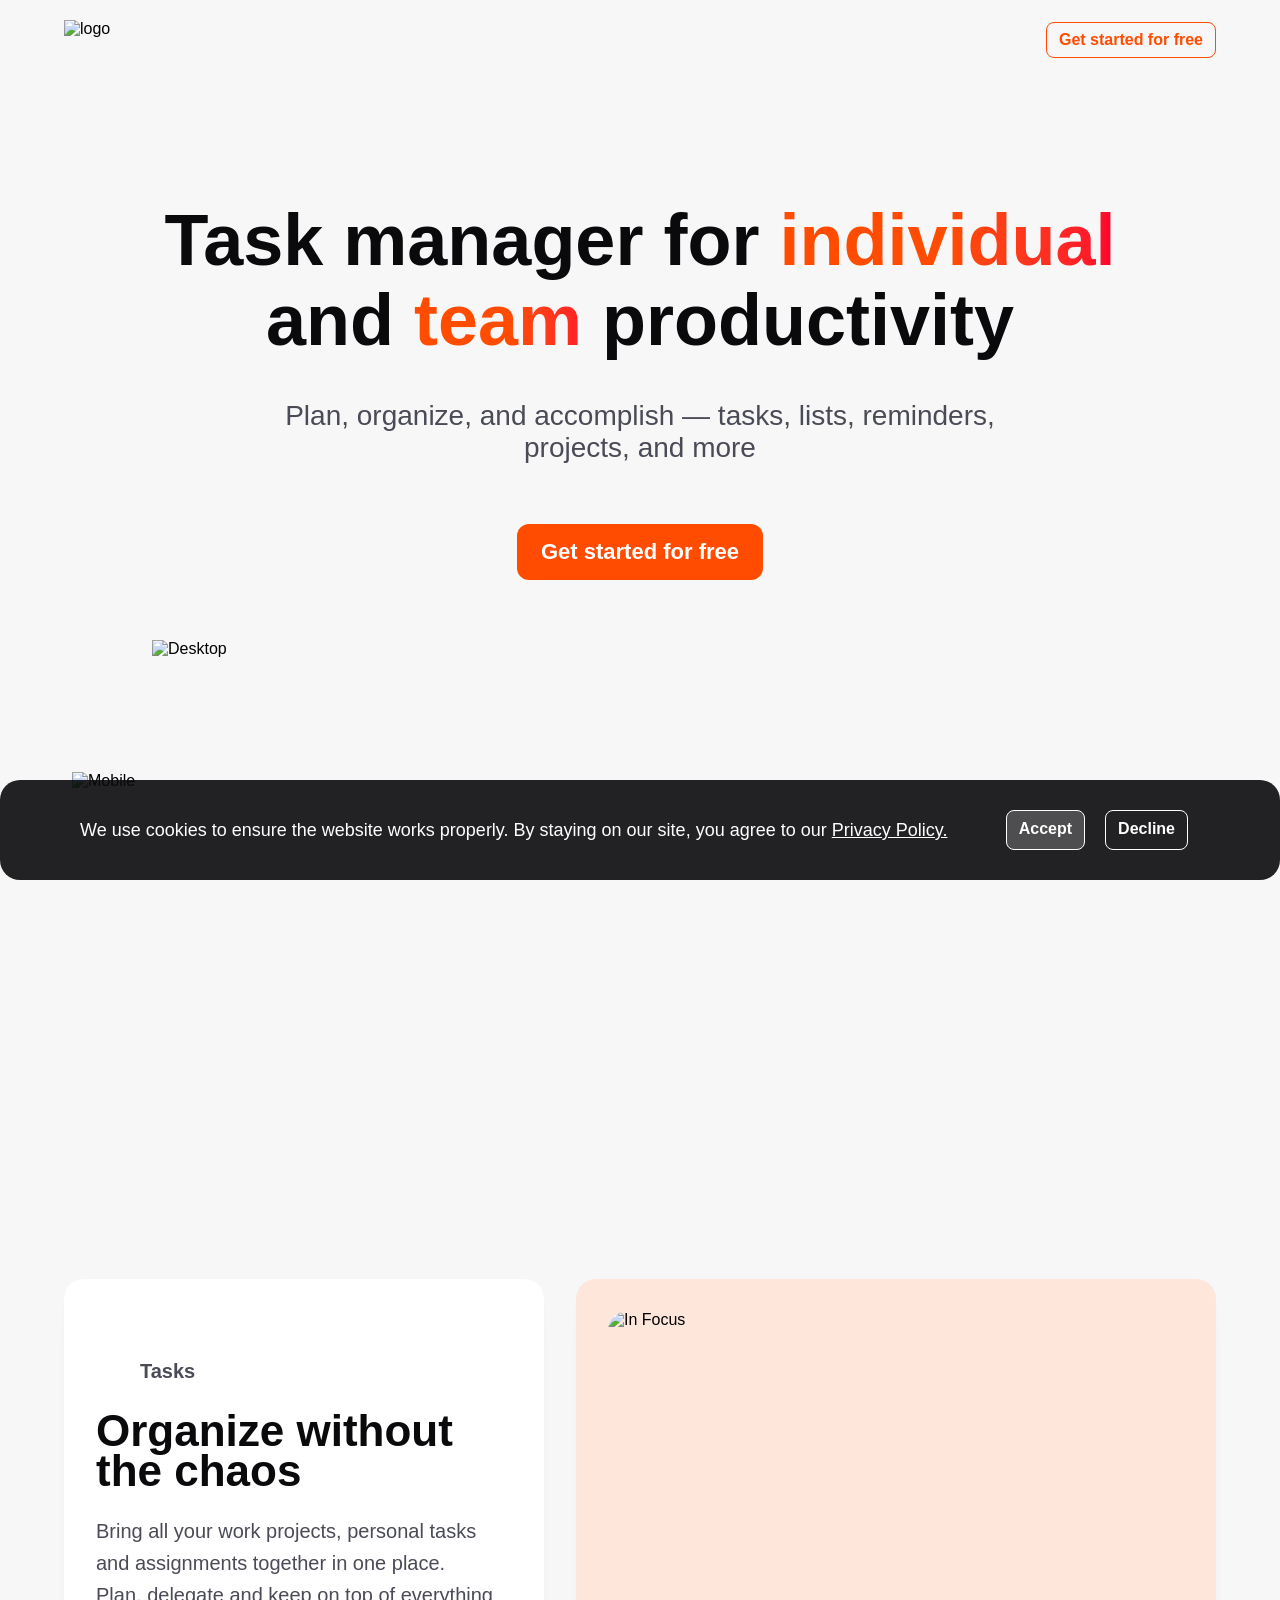
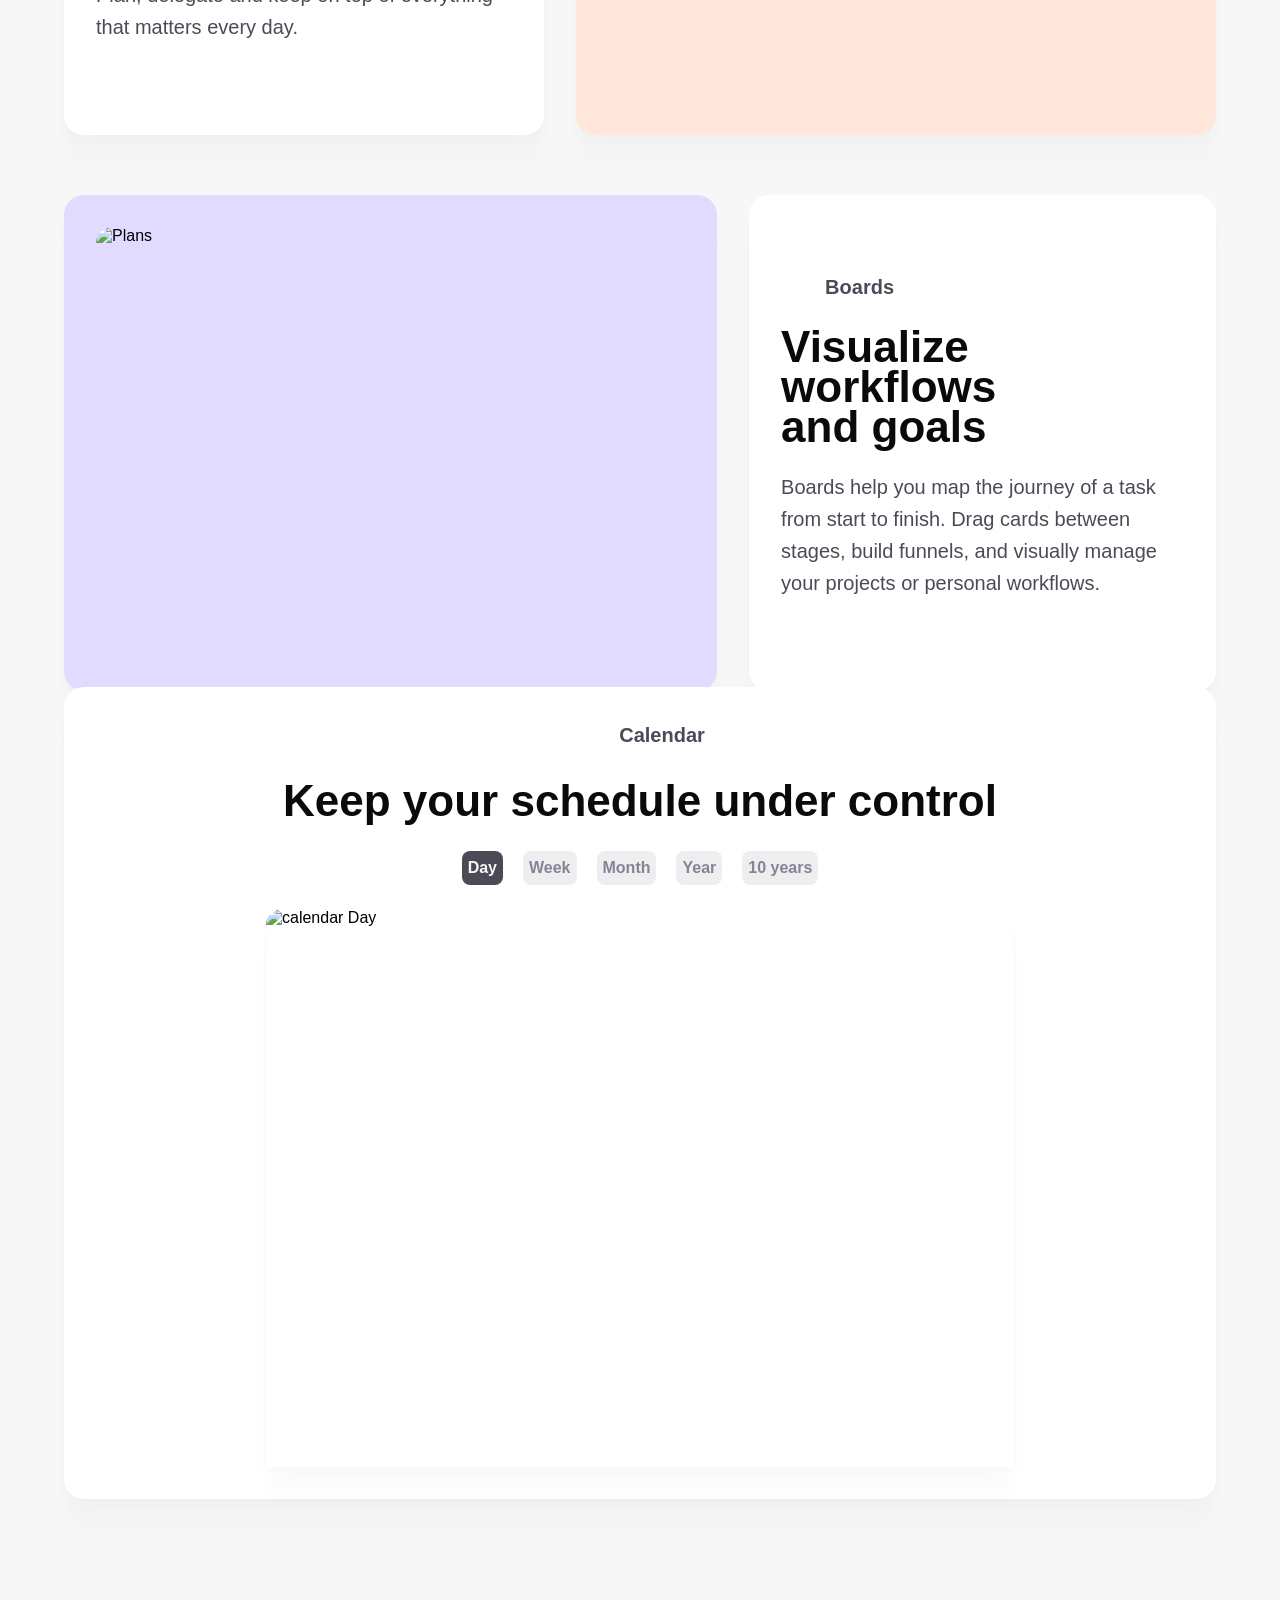
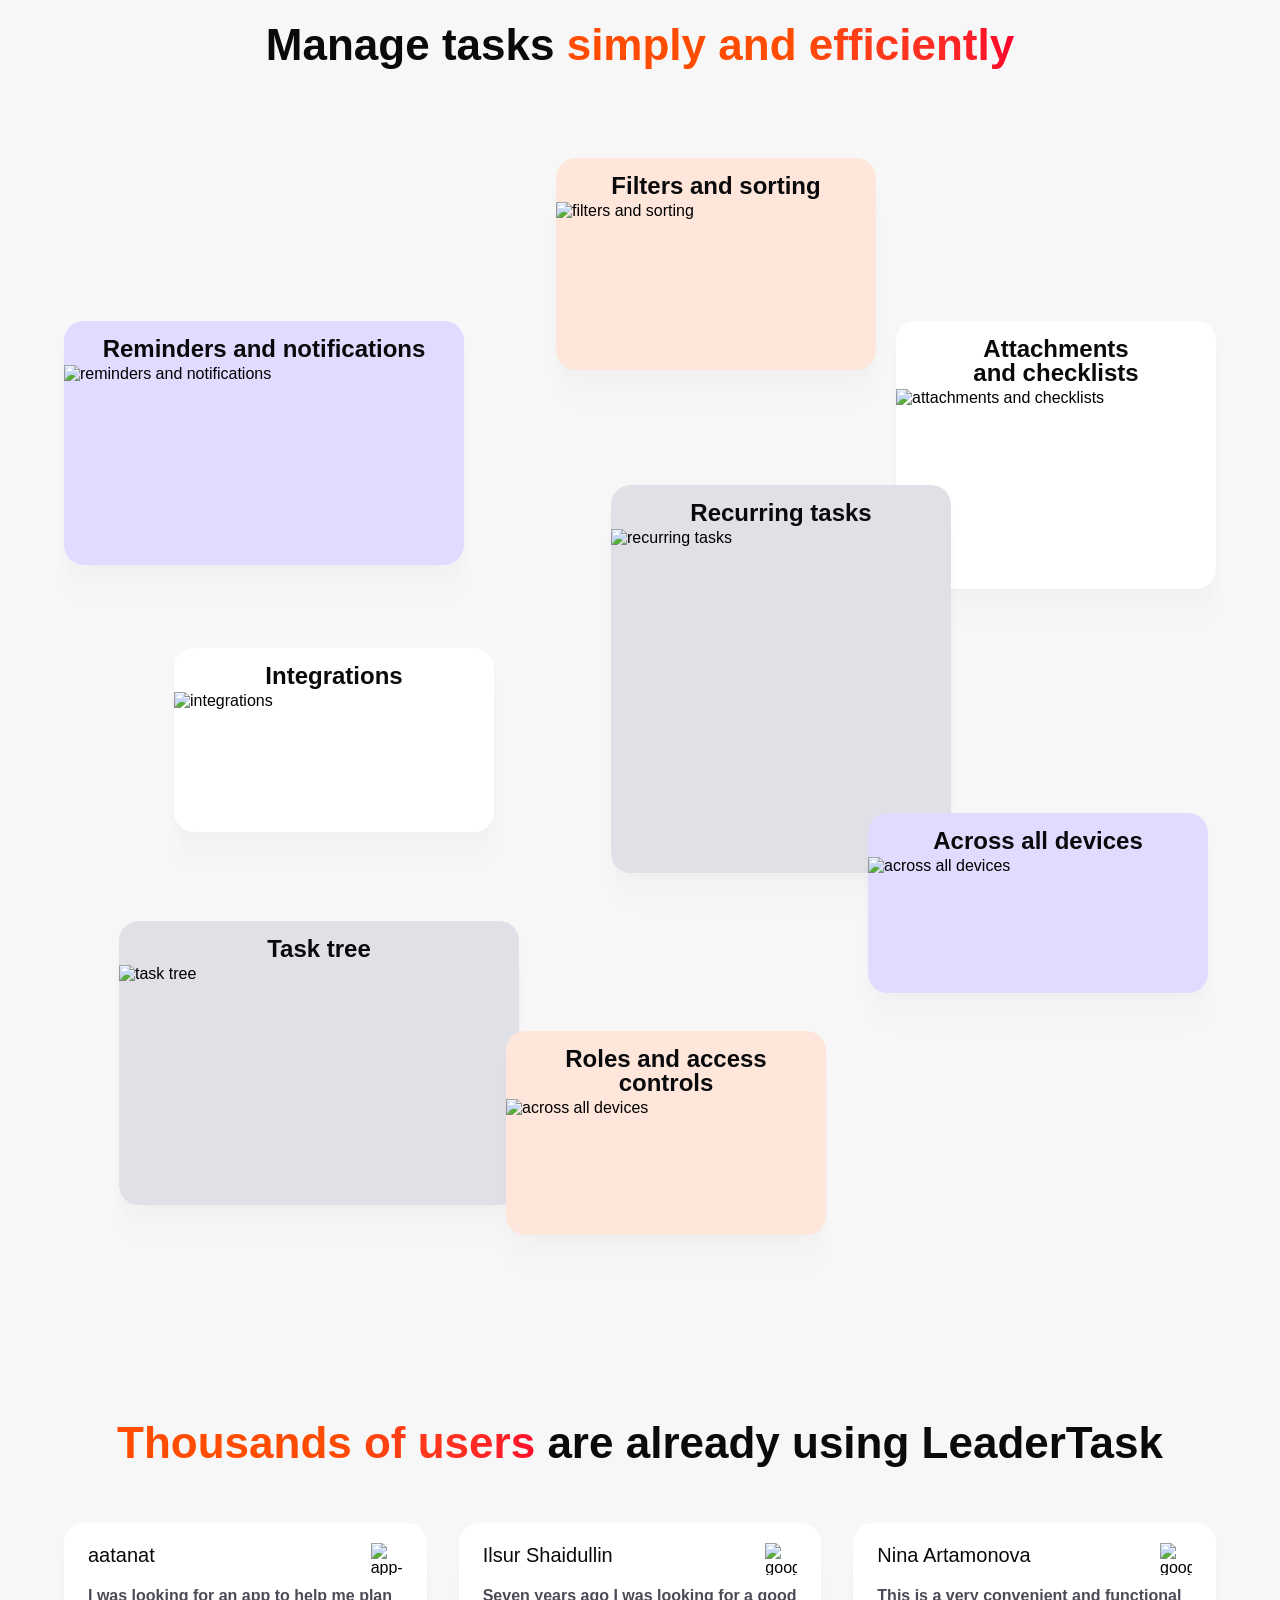
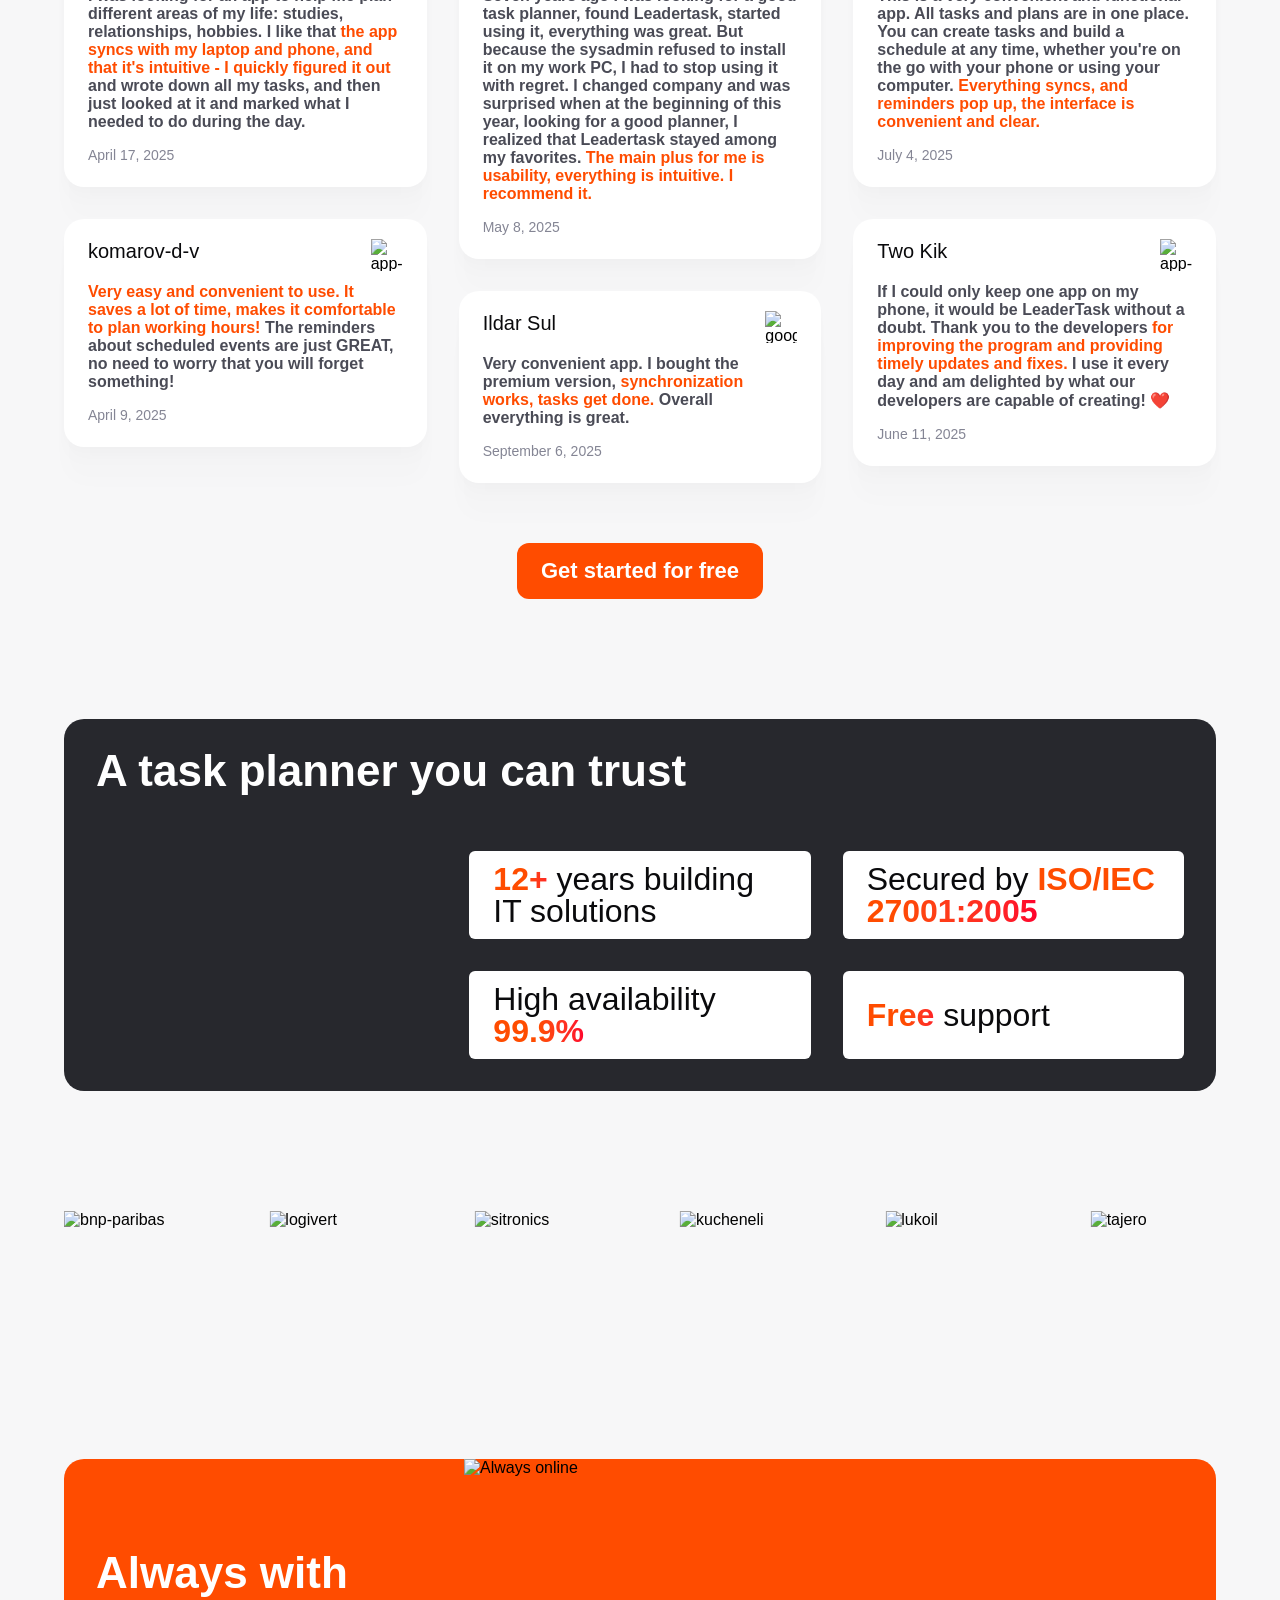
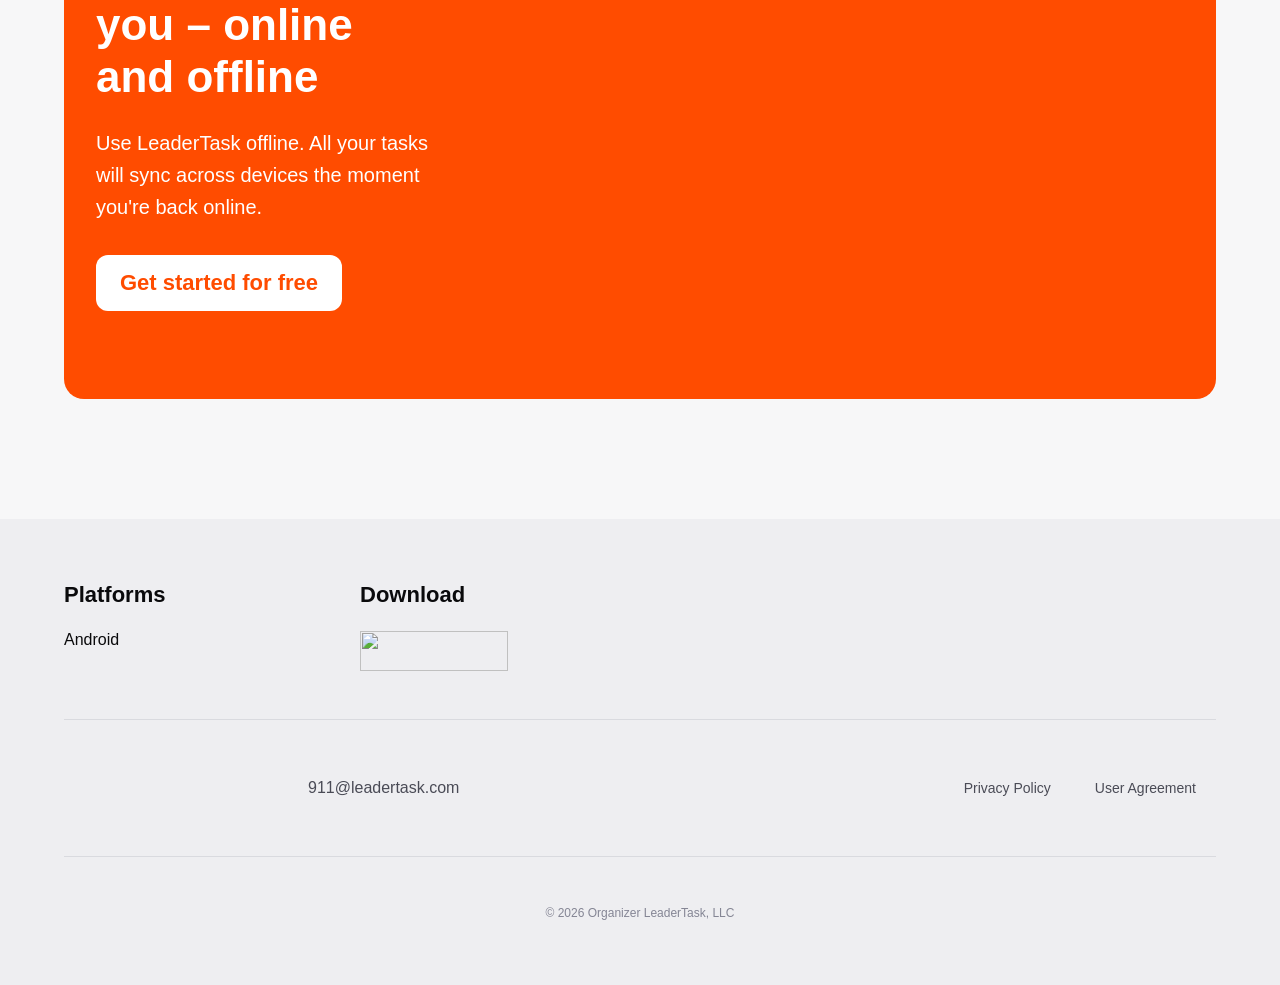
==== index.html @ 3c0c6838 "Add files via upload" ====
<!doctype html>
<html lang="ru">
  <head>
    <meta charset="UTF-8" />
    <meta
      name="description"
      content="In LeaderTask, you can create tasks, divide them into subtasks and fine-tune them to suit your needs. Delegate tasks to your team today."
    />
    <meta name="robots" content="index, follow" />
    <meta name="viewport" content="width=device-width, initial-scale=1.0" />
    <meta
      property="og:title"
      content="LeaderTask is a To-Do List and Your Task Management App"
    />
    <meta
      property="og:description"
      content="In LeaderTask, you can create tasks, divide them into subtasks and fine-tune them to suit your needs. Delegate tasks to your team today."
    />
    <meta property="og:url" content="https://www.leadertask.com/" />
    <meta property="og:site_name" content="LeaderTask" />
    <link rel="icon" type="image/svg+xml" href="/favicon.svg" />
    <link
      rel="preload"
      href="/fonts/Cygre-Regular.woff2"
      as="font"
      type="font/woff2"
      crossorigin="anonymous"
    />
    <link
      rel="preload"
      href="/fonts/Cygre-SemiBold.woff2"
      as="font"
      type="font/woff2"
      crossorigin="anonymous"
    />
    <link
      rel="preload"
      href="/fonts/Cygre-Bold.woff2"
      as="font"
      type="font/woff2"
      crossorigin="anonymous"
    />
    <link rel="canonical" href="https://www.leadertask.com/" />
    <meta name="generator" content="Astro v5.15.0" />
    <title>LeaderTask is a To-Do List and Your Task Management App</title>
    <link rel="preload" href="/accelerator-2.CysF0fUI.css" as="style" />
    <link rel="stylesheet" href="/accelerator-2.CysF0fUI.css" />
    <style>
      :root {
        --swiper-theme-color: #007aff;
      }

      :host {
        position: relative;
        display: block;
        margin-left: auto;
        margin-right: auto;
        z-index: 1;
      }

      .swiper {
        margin-left: auto;
        margin-right: auto;
        position: relative;
        overflow: hidden;
        list-style: none;
        padding: 0;
        z-index: 1;
        display: block;
      }

      .swiper-vertical > .swiper-wrapper {
        flex-direction: column;
      }

      .swiper-wrapper {
        position: relative;
        width: 100%;
        height: 100%;
        z-index: 1;
        display: flex;
        transition-property: transform;
        transition-timing-function: var(
          --swiper-wrapper-transition-timing-function,
          initial
        );
        box-sizing: content-box;
      }

      .swiper-android .swiper-slide,
      .swiper-ios .swiper-slide,
      .swiper-wrapper {
        transform: translateZ(0);
      }

      .swiper-horizontal {
        touch-action: pan-y;
      }

      .swiper-vertical {
        touch-action: pan-x;
      }

      .swiper-slide {
        flex-shrink: 0;
        width: 100%;
        height: 100%;
        position: relative;
        transition-property: transform;
        display: block;
      }

      .swiper-slide-invisible-blank {
        visibility: hidden;
      }

      .swiper-autoheight,
      .swiper-autoheight .swiper-slide {
        height: auto;
      }

      .swiper-autoheight .swiper-wrapper {
        align-items: flex-start;
        transition-property: transform, height;
      }

      .swiper-backface-hidden .swiper-slide {
        transform: translateZ(0);
        backface-visibility: hidden;
      }

      .swiper-3d.swiper-css-mode .swiper-wrapper {
        perspective: 1200px;
      }

      .swiper-3d .swiper-wrapper {
        transform-style: preserve-3d;
      }

      .swiper-3d {
        perspective: 1200px;
        .swiper-slide,
        .swiper-cube-shadow {
          transform-style: preserve-3d;
        }
      }

      .swiper-css-mode {
        > .swiper-wrapper {
          overflow: auto;
          scrollbar-width: none;
          -ms-overflow-style: none;
          &::-webkit-scrollbar {
            display: none;
          }
        }

        > .swiper-wrapper > .swiper-slide {
          scroll-snap-align: start start;
        }

        &.swiper-horizontal {
          > .swiper-wrapper {
            scroll-snap-type: x mandatory;
          }
        }

        &.swiper-vertical {
          > .swiper-wrapper {
            scroll-snap-type: y mandatory;
          }
        }

        &.swiper-free-mode {
          > .swiper-wrapper {
            scroll-snap-type: none;
          }

          > .swiper-wrapper > .swiper-slide {
            scroll-snap-align: none;
          }
        }

        &.swiper-centered {
          > .swiper-wrapper:before {
            content: "";
            flex-shrink: 0;
            order: 9999;
          }

          > .swiper-wrapper > .swiper-slide {
            scroll-snap-align: center center;
            scroll-snap-stop: always;
          }
        }

        &.swiper-centered.swiper-horizontal {
          > .swiper-wrapper > .swiper-slide:first-child {
            margin-inline-start: var(--swiper-centered-offset-before);
          }

          >.swiper-wrapper: before {
            height: 100%;
            min-height: 1px;
            width: var(--swiper-centered-offset-after);
          }
        }

        &.swiper-centered.swiper-vertical {
          > .swiper-wrapper > .swiper-slide:first-child {
            margin-block-start: var(--swiper-centered-offset-before);
          }

          >.swiper-wrapper: before {
            width: 100%;
            min-width: 1px;
            height: var(--swiper-centered-offset-after);
          }
        }
      }

      .swiper-3d {
        .swiper-slide-shadow,
        .swiper-slide-shadow-left,
        .swiper-slide-shadow-right,
        .swiper-slide-shadow-top,
        .swiper-slide-shadow-bottom {
          position: absolute;
          left: 0;
          top: 0;
          width: 100%;
          height: 100%;
          pointer-events: none;
          z-index: 10;
        }

        .swiper-slide-shadow {
          background: #00000026;
        }

        .swiper-slide-shadow-left {
          background-image: linear-gradient(to left, #00000080, #0000);
        }

        .swiper-slide-shadow-right {
          background-image: linear-gradient(to right, #00000080, #0000);
        }

        .swiper-slide-shadow-top {
          background-image: linear-gradient(to top, #00000080, #0000);
        }

        .swiper-slide-shadow-bottom {
          background-image: linear-gradient(to bottom, #00000080, #0000);
        }
      }

      .swiper-lazy-preloader {
        width: 42px;
        height: 42px;
        position: absolute;
        left: 50%;
        top: 50%;
        margin-left: -21px;
        margin-top: -21px;
        z-index: 10;
        transform-origin: 50%;
        box-sizing: border-box;
        border: 4px solid
          var(--swiper-preloader-color, var(--swiper-theme-color));
        border-radius: 50%;
        border-top-color: transparent;
      }

      .swiper:not(.swiper-watch-progress),
      .swiper-watch-progress .swiper-slide-visible {
        .swiper-lazy-preloader {
          animation: swiper-preloader-spin 1s infinite linear;
        }
      }

      .swiper-lazy-preloader-white {
        --swiper-preloader-color: #fff;
      }

      .swiper-lazy-preloader-black {
        --swiper-preloader-color: #000;
      }

      @keyframes swiper-preloader-spin {
        0% {
          transform: rotate(0);
        }

        to {
          transform: rotate(360deg);
        }
      }

      .app-button[data-astro-cid-c6ht4qe3] {
        position: relative;
        overflow: hidden;
      }

      .app-button--ripple[data-astro-cid-c6ht4qe3]:after {
        content: "";
        position: absolute;
        left: 50%;
        top: 50%;
        width: var(--ripple-size, 12rem);
        height: var(--ripple-size, 12rem);
        border-radius: 9999px;
        background-color: currentColor;
        pointer-events: none;
        mix-blend-mode: screen;
        opacity: 0;
        transform: translate(-50%, -50%) scale(1);
        transition:
          transform 0.6s ease-out,
          opacity 0.6s ease-out;
      }

      .app-button--ripple[data-astro-cid-c6ht4qe3]:active:after {
        opacity: 0.35;
        transform: translate(-50%, -50%) scale(0.2);
        transition: none;
      }

      .swiper-slide[data-astro-cid-pvxdty7h] {
        height: auto;
      }

      .calendar-tab[data-astro-cid-sea2gklt] {
        transition:
          background-color 0.6s ease-out,
          color 0.6s ease-out;
      }

      .ripple-container[data-astro-cid-sea2gklt] {
        position: absolute;
        inset: 0;
        pointer-events: none;
        overflow: hidden;
        z-index: 1;
      }

      .ripple-effect[data-astro-cid-sea2gklt] {
        position: absolute;
        pointer-events: none;
        background-color: #0a0a0c26;
        border-radius: 50%;
        transform: scale(0);
        animation: ripple 0.6s ease-out;
      }

      @keyframes ripple {
        0% {
          transform: scale(0);
          opacity: 0.1;
        }

        to {
          transform: scale(1);
          opacity: 0;
        }
      }
    </style>
  </head>
  <body class="bg-gray grid grid-rows-a1a min-h-screen font-body">
    <header
      id="header"
      class="sticky top-0 z-50 transition-all duration-200 bg-gray"
    >
      <div
        class="px-2.5 h-13 lg:h-auto relative z-10 py-2 lg:py-5 bg-gray lg:px-16 mx-auto xl:container flex justify-between items-center"
      >
        <a
          href="/"
          class="flex items-center gap-4"
          aria-label="LeaderTask - перейти на главную страницу"
        >
          <img
            src="/photo/logo-full.webp"
            alt="logo"
            loading="lazy"
            decoding="async"
            fetchpriority="auto"
            width="656"
            height="160"
            class="w-28.75 h-7 lg:w-41 lg:h-10"
          />
        </a>
        <div class="flex items-center gap-2.5 lg:gap-8">
          <a
            id="get-started-button"
            href="LeaderTask.apk"
            class="app-button transition-colors cursor-pointer duration-200 relative overflow-hidden text-accent-orange border font-semibold border-accent-orange text-[12px] lg:text-[16px] hover:bg-accent-orange-dark bg-transparent hover:text-white active:bg-accent-orange-dark active:text-white px-3 py-2 rounded-2 no-underline !text-[#FF4C00]"
            data-click-effect="false"
            data-astro-cid-c6ht4qe3="true"
            >Get started for free
          </a>
        </div>
      </div>
      <div id="mobile-menu" class="asbolute inset-0 lg:hidden">
        <div
          id="mobile-menu-content"
          class="p-6 z-6 w-full justify-items-center transition-all duration-200 absolute left-0 rounded-b-2.5 grid gap-3 bg-gray -translate-y-full top-0 opacity-0"
        >
          <a
            id="app-button-rlt8g4gd2"
            href="/features"
            class="app-button transition-colors cursor-pointer duration-200 relative overflow-hidden bg-transparent hover:bg-gray-light text-primary px-3 py-2 active:bg-gray-light px-3 py-2 rounded-2 no-underline !text-[#0A0A0C] w-max"
            data-click-effect="false"
            data-astro-cid-c6ht4qe3="true"
            >Features
          </a>
          <a
            id="app-button-n2si7z20t"
            href="/pricing"
            class="app-button transition-colors cursor-pointer duration-200 relative overflow-hidden bg-transparent hover:bg-gray-light text-primary px-3 py-2 active:bg-gray-light px-3 py-2 rounded-2 no-underline !text-[#0A0A0C] w-max"
            data-click-effect="false"
            data-astro-cid-c6ht4qe3="true"
            >Pricing
          </a>
          <a
            id="mobile-menu-get-started-button"
            href="LeaderTask.apk"
            class="app-button transition-colors cursor-pointer duration-200 relative overflow-hidden bg-accent-orange text-white hover:bg-accent-orange-dark active:bg-accent-orange-dark font-bold px-3 py-2 rounded-2 no-underline text-white! w-max px-3 py-2"
            data-click-effect="false"
            data-astro-cid-c6ht4qe3="true"
            >Get started for free
          </a>
          <div class="flex gap-5 py-3">
            <a
              href="https://apps.apple.com/ru/app/leadertask-task-to-do-list/id6504613667"
              class="w-10 h-10 rounded-3 flex items-center justify-center bg-white"
              aria-label="Скачать LeaderTask из App Store"
              target="_blank"
              rel="noopener noreferrer"
            >
              <img
                src="/photo/apple-logo.webp"
                alt="Apple"
                class="w-5 h-5"
                aria-hidden="true"
              />
            </a>
            <a
              href="https://play.google.com/store/apps/details?id=com.leadertask.app"
              class="w-10 h-10 rounded-3 flex items-center justify-center bg-white"
              aria-label="Скачать LeaderTask из Google Play"
              target="_blank"
              rel="noopener noreferrer"
            >
              <img
                src="/photo/play-logo.webp"
                alt="Google Play"
                class="w-5 h-5"
                aria-hidden="true"
              />
            </a>
            <a
              href="https://www.rustore.ru/catalog/app/com.leadertask.app"
              class="w-10 h-10 rounded-3 flex items-center justify-center bg-white"
              aria-label="Скачать LeaderTask из Rustore"
              target="_blank"
              rel="noopener noreferrer"
            >
              <img
                src="/photo/rustore-logo.webp"
                alt="Rustore"
                class="w-5 h-5"
                aria-hidden="true"
              />
            </a>
          </div>
        </div>
        <div
          id="mobile-menu-overlay"
          class="absolute inset-0 h-dvh w-full transition-all duration-200 bg-dark-alpha-40 z-5 opacity-0 pointer-events-none"
        ></div>
      </div>
    </header>
    <main>
      <div class="px-2.5 lg:px-16 xl:container w-full mx-auto">
        <section>
          <div
            class="section-top-indent flex flex-col items-center gap-10 lg:gap-15"
          >
            <div class="flex flex-col items-center gap-5 lg:gap-10 text-center">
              <h1
                class="text-[32px] leading-9 lg:text-[72px] lg:leading-20 max-w-230 font-bold text-primary"
              >
                Task manager for
                <span
                  class="text-transparent bg-clip-text bg-linear-to-r from-accent-orange via-accent-orange to-accent-red"
                  >individual
                </span>
                <br class="hidden lg:block" />
                and
                <span
                  class="text-transparent bg-clip-text bg-linear-to-r from-accent-orange via-accent-orange to-accent-red"
                  >team
                </span>
                productivity
              </h1>
              <p
                class="text-[16px] leading-6 lg:text-[28px] lg:leading-8 text-secondary max-w-200"
              >
                Plan, organize, and accomplish — tasks, lists, reminders,
                <br class="hidden lg:block" />projects, and more
              </p>
            </div>
            <a
              id="get-started-button"
              href="LeaderTask.apk "
              class="app-button transition-colors cursor-pointer duration-200 relative overflow-hidden app-button--ripple bg-accent-orange text-white hover:bg-accent-orange-dark active:bg-accent-orange-dark font-bold px-3 py-2 lg:px-6 lg:py-4 text-sm lg:text-[22px] leading-6 rounded-3 font-bold no-underline text-white! w-max"
              data-click-effect="true"
              data-astro-cid-c6ht4qe3="true"
              >Get started for free
            </a>
            <div class="relative w-full hidden lg:block max-w-244">
              <img
                src="/photo/desktop.webp"
                alt="Desktop"
                fetchpriority="high"
                loading="eager"
                decoding="async"
                width="976"
                height="639"
                class="w-full h-full object-cover"
              />
              <img
                src="/photo/mobile.webp"
                alt="Mobile"
                fetchpriority="high"
                loading="eager"
                decoding="async"
                width="244"
                height="505"
                class="absolute top-33 -left-20 w-full h-full max-w-58.5 max-h-126.25 object-cover"
              />
            </div>
            <img
              src="/photo/hero_mobile_img.webp"
              alt="hero img"
              fetchpriority="high"
              loading="eager"
              sizes="100vw"
              decoding="async"
              width="625"
              height="833"
              class="w-full lg:hidden"
            />
          </div>
        </section>
        <section class="flex flex-col gap-6 lg:gap-15">
          <div
            class="grid pt-4 px-4 lg:p-0 lg:grid-cols-a1 gap-3 lg:gap-8 bg-white rounded-5 lg:bg-transparent lg:rounded-none shadow-card lg:shadow-none"
          >
            <div
              class="lg:px-8 lg:max-w-120 lg:pt-19 lg:pb-23 flex flex-col gap-6 bg-white rounded-5 lg:shadow-card"
            >
              <div class="flex gap-3 items-center">
                <svg class="w-5 h-5 lg:w-8 lg:h-8">
                  <use href="/photo/all-icons.svg#icon-checklist"></use>
                </svg>
                <p
                  class="text-[14px] lg:text-[20px] lg:leading-6 font-bold text-secondary"
                >
                  Tasks
                </p>
              </div>
              <h3
                class="text-[24px] lg:text-[44px] lg:leading-10 font-bold text-primary"
              >
                Organize without the chaos
              </h3>
              <p
                class="text-[16px] leading-6 lg:text-[20px] lg:leading-8 text-secondary max-w-100"
              >
                Bring all your work projects, personal tasks and assignments
                together in one place. Plan, delegate and keep on top of
                everything that matters every day.
              </p>
            </div>
            <div
              class="bg-orange-light hidden lg:block overflow-hidden shadow-card rounded-5 pr-0.5 pb-0.5 pt-8 pl-8"
            >
              <img
                src="/photo/in-focus.webp"
                alt="In Focus"
                loading="lazy"
                decoding="async"
                fetchpriority="auto"
                width="3136"
                height="1792"
                class="w-full max-h-112 rounded-tl-5 rounded-br-5 h-full object-cover object-top"
              />
            </div>
            <img
              src="/photo/organize_task.webp"
              alt="organize task"
              loading="lazy"
              sizes="100vw"
              decoding="async"
              fetchpriority="auto"
              width="977"
              height="705"
              class="w-full lg:hidden"
            />
          </div>
          <div
            class="grid pt-4 px-4 lg:p-0 lg:grid-cols-1a gap-3 lg:gap-8 bg-white rounded-5 lg:bg-transparent lg:rounded-none shadow-card lg:shadow-none"
          >
            <div
              class="bg-purple-light hidden lg:block shadow-card rounded-5 p-8"
            >
              <img
                src="/photo/plans.webp"
                alt="Plans"
                loading="lazy"
                decoding="async"
                fetchpriority="auto"
                width="2707"
                height="1691"
                class="w-full max-h-117.5 rounded-4 h-full object-cover object-top"
              />
            </div>
            <div
              class="lg:px-8 lg:max-w-116 lg:pt-19 lg:pb-23 flex flex-col gap-6 bg-white rounded-5 lg:shadow-card"
            >
              <div class="flex gap-3 items-center">
                <svg class="w-5 h-5 lg:w-8 lg:h-8">
                  <use href="/photo/all-icons.svg#icon-trello"></use>
                </svg>
                <p
                  class="text-[14px] lg:text-[20px] lg:leading-6 font-bold text-secondary"
                >
                  Boards
                </p>
              </div>
              <h3
                class="text-[24px] lg:text-[44px] lg:leading-10 font-bold text-primary"
              >
                Visualize <br class="hidden lg:block" />
                workflows <br class="hidden lg:block" />and goals
              </h3>
              <p
                class="text-[16px] leading-6 lg:text-[20px] lg:leading-8 text-secondary"
              >
                Boards help you map the journey of a task from start to finish.
                Drag cards between stages, build funnels, and visually manage
                your projects or personal workflows.
              </p>
            </div>
            <img
              src="/photo/organize_trello.webp"
              alt="organize trello"
              loading="lazy"
              sizes="100vw"
              decoding="async"
              fetchpriority="auto"
              width="600"
              height="432"
              class="w-full lg:hidden"
            />
          </div>
          <section
            class="flex flex-col gap-3 lg:gap-6 lg:items-center bg-white shadow-card rounded-5 pt-4 px-4 lg:p-8"
            id="calendar-section"
            data-show-title="true"
            data-astro-cid-sea2gklt
          >
            <div
              id="calendar-title"
              class="flex gap-3 items-center"
              data-astro-cid-sea2gklt
            >
              <svg class="w-5 h-5 lg:w-8 lg:h-8" data-astro-cid-sea2gklt>
                <use
                  href="/photo/all-icons.svg#icon-calendar"
                  data-astro-cid-sea2gklt
                ></use>
              </svg>
              <span
                class="text-[14px] lg:text-[20px] leading-0 font-bold text-secondary"
                data-astro-cid-sea2gklt
                >Calendar</span
              >
            </div>
            <h3
              class="text-[24px] lg:text-[44px] leading-7 lg:leading-13 font-bold text-primary"
              data-astro-cid-sea2gklt
            >
              Keep your schedule under control
            </h3>
            <ul
              class="flex overflow-x-auto max-w-[260px] min-[331px]:max-w-none justify-center lg:justify-start px-0 pt-2 pb-3 lg:p-0 gap-2 lg:gap-5 flex-nowrap"
              id="calendar-tabs"
              data-astro-cid-sea2gklt
            >
              <li
                data-tab-value="day"
                data-tab-index="0"
                class="px-1.5 py-1 lg:px-3 lg:py-2 font-semibold xl:font-bold text-[14px] lg:text-[16px] rounded-2 cursor-pointer relative overflow-hidden calendar-tab whitespace-nowrap flex-shrink-0 bg-secondary text-gray min-[331px]:ml-0 ml-5"
                data-astro-cid-sea2gklt
              >
                Day
                <div class="ripple-container" data-astro-cid-sea2gklt></div>
              </li>
              <li
                data-tab-value="week"
                data-tab-index="1"
                class="px-1.5 py-1 lg:px-3 lg:py-2 font-semibold xl:font-bold text-[14px] lg:text-[16px] rounded-2 cursor-pointer relative overflow-hidden calendar-tab whitespace-nowrap flex-shrink-0 bg-light text-tertiary hover:bg-gray-light"
                data-astro-cid-sea2gklt
              >
                Week
                <div class="ripple-container" data-astro-cid-sea2gklt></div>
              </li>
              <li
                data-tab-value="month"
                data-tab-index="2"
                class="px-1.5 py-1 lg:px-3 lg:py-2 font-semibold xl:font-bold text-[14px] lg:text-[16px] rounded-2 cursor-pointer relative overflow-hidden calendar-tab whitespace-nowrap flex-shrink-0 bg-light text-tertiary hover:bg-gray-light"
                data-astro-cid-sea2gklt
              >
                Month
                <div class="ripple-container" data-astro-cid-sea2gklt></div>
              </li>
              <li
                data-tab-value="year"
                data-tab-index="3"
                class="px-1.5 py-1 lg:px-3 lg:py-2 font-semibold xl:font-bold text-[14px] lg:text-[16px] rounded-2 cursor-pointer relative overflow-hidden calendar-tab whitespace-nowrap flex-shrink-0 bg-light text-tertiary hover:bg-gray-light"
                data-astro-cid-sea2gklt
              >
                Year
                <div class="ripple-container" data-astro-cid-sea2gklt></div>
              </li>
              <li
                data-tab-value="ten years"
                data-tab-index="4"
                class="px-1.5 py-1 lg:px-3 lg:py-2 font-semibold xl:font-bold text-[14px] lg:text-[16px] rounded-2 cursor-pointer relative overflow-hidden calendar-tab whitespace-nowrap flex-shrink-0 bg-light text-tertiary hover:bg-gray-light"
                data-astro-cid-sea2gklt
              >
                10 years
                <div class="ripple-container" data-astro-cid-sea2gklt></div>
              </li>
            </ul>
            <div
              class="relative w-full h-75 lg:h-139.5 shadow-card lg:w-187"
              id="calendar-images"
              data-astro-cid-sea2gklt
            >
              <img
                src="/photo/day.webp"
                alt="calendar Day"
                data-tab-value="day"
                data-astro-cid-sea2gklt="true"
                loading="lazy"
                decoding="async"
                fetchpriority="auto"
                width="784"
                height="558"
                class="absolute inset-0 hidden lg:block rounded-4 w-full h-full object-cover transition-opacity duration-300 calendar-image opacity-100"
              />
              <img
                src="/photo/day_mobile.webp"
                alt="calendar Day"
                data-tab-value="day"
                loading="lazy"
                sizes="(max-width: 1024px) 100vw, 0px"
                data-astro-cid-sea2gklt="true"
                decoding="async"
                fetchpriority="auto"
                width="595"
                height="589"
                class="absolute inset-0 block lg:hidden rounded-4 w-full h-full object-cover transition-opacity duration-300 calendar-image opacity-100"
              />
              <img
                src="/photo/week.webp"
                alt="calendar Week"
                data-tab-value="week"
                data-astro-cid-sea2gklt="true"
                loading="lazy"
                decoding="async"
                fetchpriority="auto"
                width="784"
                height="558"
                class="absolute inset-0 hidden lg:block rounded-4 w-full h-full object-cover transition-opacity duration-300 calendar-image opacity-0"
              />
              <img
                src="/photo/week_mobile.webp"
                alt="calendar Week"
                data-tab-value="week"
                loading="lazy"
                sizes="(max-width: 1024px) 100vw, 0px"
                data-astro-cid-sea2gklt="true"
                decoding="async"
                fetchpriority="auto"
                width="595"
                height="589"
                class="absolute inset-0 block lg:hidden rounded-4 w-full h-full object-cover transition-opacity duration-300 calendar-image opacity-0"
              />
              <img
                src="/photo/month.webp"
                alt="calendar Month"
                data-tab-value="month"
                data-astro-cid-sea2gklt="true"
                loading="lazy"
                decoding="async"
                fetchpriority="auto"
                width="784"
                height="558"
                class="absolute inset-0 hidden lg:block rounded-4 w-full h-full object-cover transition-opacity duration-300 calendar-image opacity-0"
              />
              <img
                src="/photo/month_mobile.webp"
                alt="calendar Month"
                data-tab-value="month"
                loading="lazy"
                sizes="(max-width: 1024px) 100vw, 0px"
                data-astro-cid-sea2gklt="true"
                decoding="async"
                fetchpriority="auto"
                width="595"
                height="589"
                class="absolute inset-0 block lg:hidden rounded-4 w-full h-full object-cover transition-opacity duration-300 calendar-image opacity-0"
              />
              <img
                src="/photo/year.webp"
                alt="calendar Year"
                data-tab-value="year"
                data-astro-cid-sea2gklt="true"
                loading="lazy"
                decoding="async"
                fetchpriority="auto"
                width="784"
                height="558"
                class="absolute inset-0 hidden lg:block rounded-4 w-full h-full object-cover transition-opacity duration-300 calendar-image opacity-0"
              />
              <img
                src="/photo/year_mobile.webp"
                alt="calendar Year"
                data-tab-value="year"
                loading="lazy"
                sizes="(max-width: 1024px) 100vw, 0px"
                data-astro-cid-sea2gklt="true"
                decoding="async"
                fetchpriority="auto"
                width="595"
                height="589"
                class="absolute inset-0 block lg:hidden rounded-4 w-full h-full object-cover transition-opacity duration-300 calendar-image opacity-0"
              />
              <img
                src="/photo/ten_years.webp"
                alt="calendar 10 years"
                data-tab-value="ten years"
                data-astro-cid-sea2gklt="true"
                loading="lazy"
                decoding="async"
                fetchpriority="auto"
                width="784"
                height="558"
                class="absolute inset-0 hidden lg:block rounded-4 w-full h-full object-cover transition-opacity duration-300 calendar-image opacity-0"
              />
              <img
                src="/photo/ten_years_mobile.webp"
                alt="calendar 10 years"
                data-tab-value="ten years"
                loading="lazy"
                sizes="(max-width: 1024px) 100vw, 0px"
                data-astro-cid-sea2gklt="true"
                decoding="async"
                fetchpriority="auto"
                width="595"
                height="589"
                class="absolute inset-0 block lg:hidden rounded-4 w-full h-full object-cover transition-opacity duration-300 calendar-image opacity-0"
              />
            </div>
          </section>
        </section>
        <section
          class="flex flex-col gap-6 lg:gap-8 items-center section-top-indent"
        >
          <h3
            class="text-[24px] lg:text-[44px] leading-7 lg:leading-13 text-center font-bold text-primary"
          >
            Manage tasks
            <br class="lg:hidden" />
            <span
              class="text-transparent bg-clip-text bg-linear-to-r from-accent-orange via-accent-orange to-accent-red"
              >simply and efficiently
            </span>
          </h3>
          <div class="relative flex flex-col gap-4 lg:block lg:h-300 w-full">
            <div
              class="lg:absolute lg:top-13.75 lg:left-123 overflow-hidden bg-orange-light shadow-card rounded-5"
            >
              <div class="pt-4 text-center px-4 pb-1">
                <p
                  class="text-[18px] lg:text-[24px] leading-6 font-bold text-primary"
                >
                  Filters and sorting
                </p>
              </div>
              <div class="w-full lg:h-42 lg:w-80 overflow-hidden">
                <img
                  src="/photo/filters-and-sorting.webp"
                  alt="filters and sorting"
                  loading="lazy"
                  sizes="(max-width: 1024px) 100vw, 320px"
                  decoding="async"
                  fetchpriority="auto"
                  width="320"
                  height="168"
                  class="w-full h-full object-cover"
                />
              </div>
            </div>
            <div
              class="bg-purple-light shadow-card rounded-5 lg:absolute lg:top-54.5 lg:left-0"
            >
              <div class="pt-4 text-center px-4 pb-1">
                <p
                  class="text-[18px] lg:text-[24px] leading-6 font-bold text-primary"
                >
                  Reminders and notifications
                </p>
              </div>
              <div class="w-full lg:w-100 lg:h-50">
                <img
                  src="/photo/reminders.webp"
                  alt="reminders and notifications"
                  loading="lazy"
                  sizes="(max-width: 1024px) 100vw, 400px"
                  decoding="async"
                  fetchpriority="auto"
                  width="400"
                  height="200"
                  class="w-full h-full object-cover"
                />
              </div>
            </div>
            <div
              class="bg-white shadow-card rounded-5 lg:absolute lg:top-54.5 lg:right-0"
            >
              <div class="pt-4 text-center px-4 pb-1">
                <p
                  class="text-[18px] lg:text-[24px] leading-6 font-bold text-primary"
                >
                  Attachments
                  <br class="hidden lg:block" />and checklists
                </p>
              </div>
              <div class="w-full lg:w-80 lg:h-50">
                <img
                  src="/photo/attachments.webp"
                  alt="attachments and checklists"
                  loading="lazy"
                  sizes="(max-width: 1024px) 100vw, 320px"
                  decoding="async"
                  fetchpriority="auto"
                  width="320"
                  height="226"
                  class="w-full h-full object-cover"
                />
              </div>
            </div>
            <div
              class="bg-white shadow-card rounded-5 lg:absolute lg:top-136.25 lg:left-27.5"
            >
              <div class="pt-4 text-center px-4 pb-1">
                <p
                  class="text-[18px] lg:text-[24px] leading-6 font-bold text-primary"
                >
                  Integrations
                </p>
              </div>
              <div class="w-full lg:h-35 lg:w-80 overflow-hidden">
                <img
                  src="/photo/integrations.webp"
                  alt="integrations"
                  loading="lazy"
                  sizes="(max-width: 1024px) 100vw, 320px"
                  decoding="async"
                  fetchpriority="auto"
                  width="320"
                  height="140"
                  class="w-full h-full object-cover"
                />
              </div>
            </div>
            <div
              class="bg-gray-light shadow-card rounded-5 lg:absolute lg:top-95.5 lg:left-136.75"
            >
              <div class="pt-4 text-center px-4 pb-1">
                <p
                  class="text-[18px] lg:text-[24px] leading-6 font-bold text-primary"
                >
                  Recurring tasks
                </p>
              </div>
              <div class="w-full lg:h-86 lg:w-85 overflow-hidden">
                <img
                  src="/photo/recurring.webp"
                  alt="recurring tasks"
                  loading="lazy"
                  sizes="(max-width: 1024px) 100vw, 340px"
                  decoding="async"
                  fetchpriority="auto"
                  width="340"
                  height="344"
                  class="w-full h-full object-cover"
                />
              </div>
            </div>
            <div
              class="bg-gray-light shadow-card rounded-5 lg:absolute lg:top-204.5 lg:left-13.75"
            >
              <div class="pt-4 text-center px-4 pb-1">
                <p
                  class="text-[18px] lg:text-[24px] leading-6 font-bold text-primary"
                >
                  Task tree
                </p>
              </div>
              <div class="w-full lg:h-60 lg:w-100 overflow-hidden">
                <img
                  src="/photo/task-tree.webp"
                  alt="task tree"
                  loading="lazy"
                  decoding="async"
                  fetchpriority="auto"
                  width="400"
                  height="240"
                  class="w-full h-full object-cover"
                />
              </div>
            </div>
            <div
              class="bg-purple-light shadow-card rounded-5 lg:absolute lg:top-177.5 lg:right-2"
            >
              <div class="pt-4 text-center px-4 pb-1">
                <p
                  class="text-[18px] lg:text-[24px] leading-6 font-bold text-primary"
                >
                  Across all devices
                </p>
              </div>
              <div class="w-full lg:h-34 lg:w-85 overflow-hidden">
                <img
                  src="/photo/across.webp"
                  alt="across all devices"
                  loading="lazy"
                  decoding="async"
                  fetchpriority="auto"
                  width="319"
                  height="136"
                  class="w-full h-full object-cover"
                />
              </div>
            </div>
            <div
              class="bg-orange-light shadow-card rounded-5 lg:absolute lg:top-232 lg:right-97.5"
            >
              <div class="pt-4 text-center px-4 pb-1">
                <p
                  class="text-[18px] lg:text-[24px] leading-6 font-bold text-primary"
                >
                  Roles and access
                  <br class="hidden lg:block" />controls
                </p>
              </div>
              <div class="w-full lg:h-34 lg:w-80 overflow-hidden">
                <img
                  src="/photo/roles.webp"
                  alt="across all devices"
                  loading="lazy"
                  decoding="async"
                  fetchpriority="auto"
                  width="320"
                  height="136"
                  class="w-full h-full object-cover"
                />
              </div>
            </div>
          </div>
        </section>
        <section class="section-top-indent grid lg:gap-15">
          <h3
            class="text-[24px] leading-7 lg:text-[44px] pb-10 lg:pb-0 lg:leading-10 font-bold text-center text-primary"
          >
            <span
              class="text-transparent bg-clip-text bg-linear-to-r from-accent-orange via-accent-orange to-accent-red"
              >Thousands of users
            </span>
            are <br class="lg:hidden" />already using LeaderTask
          </h3>
          <div class="grid-cols-3 hidden lg:grid gap-8">
            <div class="flex w-full flex-col gap-8">
              <div
                class="py-5 px-6 bg-white shadow-card rounded-5 flex flex-col gap-3"
              >
                <div class="flex justify-between">
                  <span class="text-[20px] leading-6 font-medium text-primary"
                    >aatanat</span
                  >
                  <img
                    src="/photo/app-store_logo.webp"
                    alt="app-store logo"
                    loading="lazy"
                    decoding="async"
                    fetchpriority="auto"
                    width="32"
                    height="32"
                    class="w-8 h-8"
                  />
                </div>
                <p class="text-secondary font-semibold">
                  I was looking for an app to help me plan different areas of my
                  life: studies, relationships, hobbies. I like that
                  <span class="text-accent-orange"
                    >the app syncs with my laptop and phone, and that it's
                    intuitive - I quickly figured it out</span
                  >
                  and wrote down all my tasks, and then just looked at it and
                  marked what I needed to do during the day.
                </p>
                <span class="text-tertiary text-[14px] leading-6"
                  >April 17, 2025</span
                >
              </div>
              <div
                class="py-5 px-6 bg-white shadow-card rounded-5 flex flex-col gap-3"
              >
                <div class="flex justify-between">
                  <span class="text-[20px] leading-6 font-medium text-primary"
                    >komarov-d-v</span
                  >
                  <img
                    src="/photo/app-store_logo.webp"
                    alt="app-store logo"
                    loading="lazy"
                    decoding="async"
                    fetchpriority="auto"
                    width="32"
                    height="32"
                    class="w-8 h-8"
                  />
                </div>
                <p class="text-secondary font-semibold">
                  <span class="text-accent-orange"
                    >Very easy and convenient to use. It saves a lot of time,
                    makes it comfortable to plan working hours!</span
                  >
                  The reminders about scheduled events are just GREAT, no need
                  to worry that you will forget something!
                </p>
                <span class="text-tertiary text-[14px] leading-6"
                  >April 9, 2025</span
                >
              </div>
            </div>
            <div class="flex w-full flex-col gap-8">
              <div
                class="py-5 px-6 bg-white shadow-card rounded-5 flex flex-col gap-3"
              >
                <div class="flex justify-between">
                  <span class="text-[20px] leading-6 font-medium text-primary"
                    >Ilsur Shaidullin</span
                  >
                  <img
                    src="/photo/google-play_logo.webp"
                    alt="google-play logo"
                    loading="lazy"
                    decoding="async"
                    fetchpriority="auto"
                    width="32"
                    height="32"
                    class="w-8 h-8"
                  />
                </div>
                <p class="text-secondary font-semibold">
                  Seven years ago I was looking for a good task planner, found
                  Leadertask, started using it, everything was great. But
                  because the sysadmin refused to install it on my work PC, I
                  had to stop using it with regret. I changed company and was
                  surprised when at the beginning of this year, looking for a
                  good planner, I realized that Leadertask stayed among my
                  favorites.
                  <span class="text-accent-orange"
                    >The main plus for me is usability, everything is intuitive.
                    I recommend it.</span
                  >
                </p>
                <span class="text-tertiary text-[14px] leading-6"
                  >May 8, 2025</span
                >
              </div>
              <div
                class="py-5 px-6 bg-white shadow-card rounded-5 flex flex-col gap-3"
              >
                <div class="flex justify-between">
                  <span class="text-[20px] leading-6 font-medium text-primary"
                    >Ildar Sul</span
                  >
                  <img
                    src="/photo/google-play_logo.webp"
                    alt="google-play logo"
                    loading="lazy"
                    decoding="async"
                    fetchpriority="auto"
                    width="32"
                    height="32"
                    class="w-8 h-8"
                  />
                </div>
                <p class="text-secondary font-semibold">
                  Very convenient app. I bought the premium version,
                  <span class="text-accent-orange"
                    >synchronization works, tasks get done.</span
                  >
                  Overall everything is great.
                </p>
                <span class="text-tertiary text-[14px] leading-6"
                  >September 6, 2025</span
                >
              </div>
            </div>
            <div class="flex w-full flex-col gap-8">
              <div
                class="py-5 px-6 bg-white shadow-card rounded-5 flex flex-col gap-3"
              >
                <div class="flex justify-between">
                  <span class="text-[20px] leading-6 font-medium text-primary"
                    >Nina Artamonova</span
                  >
                  <img
                    src="/photo/google-play_logo.webp"
                    alt="google-play logo"
                    loading="lazy"
                    decoding="async"
                    fetchpriority="auto"
                    width="32"
                    height="32"
                    class="w-8 h-8"
                  />
                </div>
                <p class="text-secondary font-semibold">
                  This is a very convenient and functional app. All tasks and
                  plans are in one place. You can create tasks and build a
                  schedule at any time, whether you're on the go with your phone
                  or using your computer.
                  <span class="text-accent-orange"
                    >Everything syncs, and reminders pop up, the interface is
                    convenient and clear.</span
                  >
                </p>
                <span class="text-tertiary text-[14px] leading-6"
                  >July 4, 2025</span
                >
              </div>
              <div
                class="py-5 px-6 bg-white shadow-card rounded-5 flex flex-col gap-3"
              >
                <div class="flex justify-between">
                  <span class="text-[20px] leading-6 font-medium text-primary"
                    >Two Kik</span
                  >
                  <img
                    src="/photo/app-store_logo.webp"
                    alt="app-store logo"
                    loading="lazy"
                    decoding="async"
                    fetchpriority="auto"
                    width="32"
                    height="32"
                    class="w-8 h-8"
                  />
                </div>
                <p class="text-secondary font-semibold">
                  If I could only keep one app on my phone, it would be
                  LeaderTask without a doubt. Thank you to the developers
                  <span class="text-accent-orange"
                    >for improving the program and providing timely updates and
                    fixes.</span
                  >
                  I use it every day and am delighted by what our developers are
                  capable of creating! ❤️
                </p>
                <span class="text-tertiary text-[14px] leading-6"
                  >June 11, 2025</span
                >
              </div>
            </div>
          </div>
          <div
            class="swiper-container overflow-hidden w-full lg:hidden pb-10"
            data-astro-cid-pvxdty7h
          >
            <div class="swiper-wrapper" data-astro-cid-pvxdty7h>
              <div
                class="swiper-slide px-5 grid grid-rows-a1a w-full py-4 bg-white shadow-card rounded-5 gap-3"
                data-astro-cid-pvxdty7h
              >
                <div
                  class="flex justify-between items-center"
                  data-astro-cid-pvxdty7h
                >
                  <span
                    class="text-[20px] leading-6 font-medium text-primary"
                    data-astro-cid-pvxdty7h
                    >aatanat</span
                  >
                  <img
                    src="/photo/app-store_logo.webp"
                    alt="app-store logo"
                    data-astro-cid-pvxdty7h="true"
                    loading="lazy"
                    decoding="async"
                    fetchpriority="auto"
                    width="32"
                    height="32"
                    class="w-8 h-8"
                  />
                </div>
                <p class="text-secondary font-semibold" data-astro-cid-pvxdty7h>
                  I was looking for an app to help me plan different areas of my
                  life: studies, relationships, hobbies. I like that
                  <span class="text-accent-orange"
                    >the app syncs with my laptop and phone, and that it's
                    intuitive - I quickly figured it out</span
                  >
                  and wrote down all my tasks, and then just looked at it and
                  marked what I needed to do during the day.
                </p>
                <span
                  class="text-tertiary text-[14px] leading-6"
                  data-astro-cid-pvxdty7h
                  >April 17, 2025</span
                >
              </div>
              <div
                class="swiper-slide px-5 grid grid-rows-a1a w-full py-4 bg-white shadow-card rounded-5 gap-3"
                data-astro-cid-pvxdty7h
              >
                <div
                  class="flex justify-between items-center"
                  data-astro-cid-pvxdty7h
                >
                  <span
                    class="text-[20px] leading-6 font-medium text-primary"
                    data-astro-cid-pvxdty7h
                    >komarov-d-v</span
                  >
                  <img
                    src="/photo/app-store_logo.webp"
                    alt="app-store logo"
                    data-astro-cid-pvxdty7h="true"
                    loading="lazy"
                    decoding="async"
                    fetchpriority="auto"
                    width="32"
                    height="32"
                    class="w-8 h-8"
                  />
                </div>
                <p class="text-secondary font-semibold" data-astro-cid-pvxdty7h>
                  <span class="text-accent-orange"
                    >Very easy and convenient to use. It saves a lot of time,
                    makes it comfortable to plan working hours!</span
                  >
                  The reminders about scheduled events are just GREAT, no need
                  to worry that you will forget something!
                </p>
                <span
                  class="text-tertiary text-[14px] leading-6"
                  data-astro-cid-pvxdty7h
                  >April 9, 2025</span
                >
              </div>
              <div
                class="swiper-slide px-5 grid grid-rows-a1a w-full py-4 bg-white shadow-card rounded-5 gap-3"
                data-astro-cid-pvxdty7h
              >
                <div
                  class="flex justify-between items-center"
                  data-astro-cid-pvxdty7h
                >
                  <span
                    class="text-[20px] leading-6 font-medium text-primary"
                    data-astro-cid-pvxdty7h
                    >Ilsur Shaidullin</span
                  >
                  <img
                    src="/photo/google-play_logo.webp"
                    alt="google-play logo"
                    data-astro-cid-pvxdty7h="true"
                    loading="lazy"
                    decoding="async"
                    fetchpriority="auto"
                    width="32"
                    height="32"
                    class="w-8 h-8"
                  />
                </div>
                <p class="text-secondary font-semibold" data-astro-cid-pvxdty7h>
                  Seven years ago I was looking for a good task planner, found
                  Leadertask, started using it, everything was great. But
                  because the sysadmin refused to install it on my work PC, I
                  had to stop using it with regret. I changed company and was
                  surprised when at the beginning of this year, looking for a
                  good planner, I realized that Leadertask stayed among my
                  favorites.
                  <span class="text-accent-orange"
                    >The main plus for me is usability, everything is intuitive.
                    I recommend it.</span
                  >
                </p>
                <span
                  class="text-tertiary text-[14px] leading-6"
                  data-astro-cid-pvxdty7h
                  >May 8, 2025</span
                >
              </div>
              <div
                class="swiper-slide px-5 grid grid-rows-a1a w-full py-4 bg-white shadow-card rounded-5 gap-3"
                data-astro-cid-pvxdty7h
              >
                <div
                  class="flex justify-between items-center"
                  data-astro-cid-pvxdty7h
                >
                  <span
                    class="text-[20px] leading-6 font-medium text-primary"
                    data-astro-cid-pvxdty7h
                    >Ildar Sul</span
                  >
                  <img
                    src="/photo/google-play_logo.webp"
                    alt="google-play logo"
                    data-astro-cid-pvxdty7h="true"
                    loading="lazy"
                    decoding="async"
                    fetchpriority="auto"
                    width="32"
                    height="32"
                    class="w-8 h-8"
                  />
                </div>
                <p class="text-secondary font-semibold" data-astro-cid-pvxdty7h>
                  Very convenient app. I bought the premium version,
                  <span class="text-accent-orange"
                    >synchronization works, tasks get done.</span
                  >
                  Overall everything is great.
                </p>
                <span
                  class="text-tertiary text-[14px] leading-6"
                  data-astro-cid-pvxdty7h
                  >September 6, 2025</span
                >
              </div>
              <div
                class="swiper-slide px-5 grid grid-rows-a1a w-full py-4 bg-white shadow-card rounded-5 gap-3"
                data-astro-cid-pvxdty7h
              >
                <div
                  class="flex justify-between items-center"
                  data-astro-cid-pvxdty7h
                >
                  <span
                    class="text-[20px] leading-6 font-medium text-primary"
                    data-astro-cid-pvxdty7h
                    >Nina Artamonova</span
                  >
                  <img
                    src="/photo/google-play_logo.webp"
                    alt="google-play logo"
                    data-astro-cid-pvxdty7h="true"
                    loading="lazy"
                    decoding="async"
                    fetchpriority="auto"
                    width="32"
                    height="32"
                    class="w-8 h-8"
                  />
                </div>
                <p class="text-secondary font-semibold" data-astro-cid-pvxdty7h>
                  This is a very convenient and functional app. All tasks and
                  plans are in one place. You can create tasks and build a
                  schedule at any time, whether you're on the go with your phone
                  or using your computer.
                  <span class="text-accent-orange"
                    >Everything syncs, and reminders pop up, the interface is
                    convenient and clear.</span
                  >
                </p>
                <span
                  class="text-tertiary text-[14px] leading-6"
                  data-astro-cid-pvxdty7h
                  >July 4, 2025</span
                >
              </div>
              <div
                class="swiper-slide px-5 grid grid-rows-a1a w-full py-4 bg-white shadow-card rounded-5 gap-3"
                data-astro-cid-pvxdty7h
              >
                <div
                  class="flex justify-between items-center"
                  data-astro-cid-pvxdty7h
                >
                  <span
                    class="text-[20px] leading-6 font-medium text-primary"
                    data-astro-cid-pvxdty7h
                    >Two Kik</span
                  >
                  <img
                    src="/photo/app-store_logo.webp"
                    alt="app-store logo"
                    data-astro-cid-pvxdty7h="true"
                    loading="lazy"
                    decoding="async"
                    fetchpriority="auto"
                    width="32"
                    height="32"
                    class="w-8 h-8"
                  />
                </div>
                <p class="text-secondary font-semibold" data-astro-cid-pvxdty7h>
                  If I could only keep one app on my phone, it would be
                  LeaderTask without a doubt. Thank you to the developers
                  <span class="text-accent-orange"
                    >for improving the program and providing timely updates and
                    fixes.</span
                  >
                  I use it every day and am delighted by what our developers are
                  capable of creating! ❤️
                </p>
                <span
                  class="text-tertiary text-[14px] leading-6"
                  data-astro-cid-pvxdty7h
                  >June 11, 2025</span
                >
              </div>
            </div>
          </div>
          <a
            id="thousands-get-started-button"
            href="LeaderTask.apk"
            class="app-button transition-colors cursor-pointer duration-200 relative overflow-hidden app-button--ripple bg-accent-orange text-white hover:bg-accent-orange-dark active:bg-accent-orange-dark font-bold px-3 py-2 lg:px-6 lg:py-4 text-sm lg:text-[22px] leading-6 rounded-3 font-bold no-underline text-white! w-max mx-auto"
            data-click-effect="true"
            data-astro-cid-c6ht4qe3="true"
            >Get started for free
          </a>
        </section>
        <section class="section-top-indent">
          <div
            class="p-4 lg:p-8 flex flex-col bg-dark-overlay gap-6 lg:gap-15 bg-cover bg-center rounded-2.5 lg:rounded-5"
            style="background-image: url(/photo/planner-gradient.webp)"
          >
            <h3
              class="text-[24px] text-center lg:text-left lg:text-[44px] lg:leading-10 font-bold text-white"
            >
              A task planner
              <br class="lg:hidden" />you can trust
            </h3>
            <div class="grid lg:grid-cols-3 gap-8">
              <div class="hidden lg:block"></div>
              <div
                class="px-4 py-3 lg:px-6 justify-center lg:justify-start lg:min-h-35 flex items-center lg:py-6.5 bg-white rounded-1.5"
              >
                <p class="text-[16px] lg:text-[32px] lg:leading-8 text-primary">
                  <span
                    class="text-transparent font-semibold bg-clip-text bg-linear-to-r from-accent-orange via-accent-orange to-accent-red"
                    >12+
                  </span>
                  years building IT solutions
                </p>
              </div>
              <div
                class="px-4 py-3 lg:px-6 justify-center lg:justify-start lg:min-h-35 flex items-center lg:py-6.5 bg-white rounded-1.5"
              >
                <p class="text-[16px] lg:text-[32px] lg:leading-8 text-primary">
                  Secured by
                  <span
                    class="text-transparent font-semibold bg-clip-text bg-linear-to-r from-accent-orange via-accent-orange to-accent-red"
                    >ISO/IEC 27001:2005
                  </span>
                </p>
              </div>
              <div class="hidden lg:block"></div>
              <div
                class="px-4 py-3 lg:px-6 justify-center lg:justify-start lg:min-h-35 flex items-center lg:py-6.5 bg-white rounded-1.5"
              >
                <p class="text-[16px] lg:text-[32px] lg:leading-8 text-primary">
                  High availability
                  <span
                    class="text-transparent font-semibold bg-clip-text bg-linear-to-r from-accent-orange via-accent-orange to-accent-red"
                    >99.9%
                  </span>
                </p>
              </div>
              <div
                class="px-4 py-3 lg:px-6 justify-center lg:justify-start lg:min-h-35 flex items-center lg:py-6.5 bg-white rounded-1.5"
              >
                <p class="text-[16px] lg:text-[32px] lg:leading-8 text-primary">
                  <span
                    class="text-transparent font-semibold bg-clip-text bg-linear-to-r from-accent-orange via-accent-orange to-accent-red"
                    >Free
                  </span>
                  support
                </p>
              </div>
            </div>
          </div>
        </section>
        <section class="section-top-indent grid">
          <div
            id="companies-swiper"
            class="w-full h-32 grid-cols-full overflow-hidden"
          >
            <div class="swiper-wrapper">
              <div class="swiper-slide w-full h-full">
                <div class="w-full h-full flex items-center">
                  <img
                    src="/photo/albilad-bank.webp"
                    alt="albilad-bank"
                    loading="lazy"
                    decoding="async"
                    fetchpriority="auto"
                    width="640"
                    height="200"
                    class="w-full min-w-25 h-full object-contain"
                  />
                </div>
              </div>
              <div class="swiper-slide w-full h-full">
                <div class="w-full h-full flex items-center">
                  <img
                    src="/photo/bnp-paribas.webp"
                    alt="bnp-paribas"
                    loading="lazy"
                    decoding="async"
                    fetchpriority="auto"
                    width="640"
                    height="132"
                    class="w-full min-w-25 h-full object-contain"
                  />
                </div>
              </div>
              <div class="swiper-slide w-full h-full">
                <div class="w-full h-full flex items-center">
                  <img
                    src="/photo/logivert.webp"
                    alt="logivert"
                    loading="lazy"
                    decoding="async"
                    fetchpriority="auto"
                    width="640"
                    height="116"
                    class="w-full min-w-25 h-full object-contain"
                  />
                </div>
              </div>
              <div class="swiper-slide w-full h-full">
                <div class="w-full h-full flex items-center">
                  <img
                    src="/photo/sitronics.webp"
                    alt="sitronics"
                    loading="lazy"
                    decoding="async"
                    fetchpriority="auto"
                    width="640"
                    height="128"
                    class="w-full min-w-25 h-full object-contain"
                  />
                </div>
              </div>
              <div class="swiper-slide w-full h-full">
                <div class="w-full h-full flex items-center">
                  <img
                    src="/photo/kucheneli.webp"
                    alt="kucheneli"
                    loading="lazy"
                    decoding="async"
                    fetchpriority="auto"
                    width="640"
                    height="104"
                    class="w-full min-w-25 h-full object-contain"
                  />
                </div>
              </div>
              <div class="swiper-slide w-full h-full">
                <div class="w-full h-full flex items-center">
                  <img
                    src="/photo/lukoil.webp"
                    alt="lukoil"
                    loading="lazy"
                    decoding="async"
                    fetchpriority="auto"
                    width="640"
                    height="128"
                    class="w-full min-w-25 h-full object-contain"
                  />
                </div>
              </div>
              <div class="swiper-slide w-full h-full">
                <div class="w-full h-full flex items-center">
                  <img
                    src="/photo/tajero.webp"
                    alt="tajero"
                    loading="lazy"
                    decoding="async"
                    fetchpriority="auto"
                    width="560"
                    height="160"
                    class="w-full min-w-25 h-full object-contain"
                  />
                </div>
              </div>
              <div class="swiper-slide w-full h-full">
                <div class="w-full h-full flex items-center">
                  <img
                    src="/photo/allieduniversal.webp"
                    alt="allieduniversal"
                    loading="lazy"
                    decoding="async"
                    fetchpriority="auto"
                    width="640"
                    height="125"
                    class="w-full min-w-25 h-full object-contain"
                  />
                </div>
              </div>
              <div class="swiper-slide w-full h-full">
                <div class="w-full h-full flex items-center">
                  <img
                    src="/photo/probitek.webp"
                    alt="probitek"
                    loading="lazy"
                    decoding="async"
                    fetchpriority="auto"
                    width="640"
                    height="173"
                    class="w-full min-w-25 h-full object-contain"
                  />
                </div>
              </div>
              <div class="swiper-slide w-full h-full">
                <div class="w-full h-full flex items-center">
                  <img
                    src="/photo/9am.webp"
                    alt="9am"
                    loading="lazy"
                    decoding="async"
                    fetchpriority="auto"
                    width="640"
                    height="216"
                    class="w-full min-w-25 h-full object-contain"
                  />
                </div>
              </div>
              <div class="swiper-slide w-full h-full">
                <div class="w-full h-full flex items-center">
                  <img
                    src="/photo/faberlic.webp"
                    alt="faberlic"
                    loading="lazy"
                    decoding="async"
                    fetchpriority="auto"
                    width="480"
                    height="480"
                    class="w-full min-w-25 h-full object-contain"
                  />
                </div>
              </div>
              <div class="swiper-slide w-full h-full">
                <div class="w-full h-full flex items-center">
                  <img
                    src="/photo/icts.webp"
                    alt="icts"
                    loading="lazy"
                    decoding="async"
                    fetchpriority="auto"
                    width="428"
                    height="240"
                    class="w-full min-w-25 h-full object-contain"
                  />
                </div>
              </div>
            </div>
          </div>
        </section>
        <section class="section-top-indent">
          <div
            class="bg-accent-orange rounded-[10px] lg:rounded-5 grid lg:grid-cols-a1 items-center"
          >
            <div class="flex flex-col lg:max-w-132 p-8 gap-8">
              <div class="flex flex-col text-center lg:text-left gap-6">
                <h3
                  class="text-[24px] leading-7 lg:text-[44px] lg:leading-13 font-bold text-white"
                >
                  Always with you – online and offline
                </h3>
                <p class="text-[16px] lg:text-[20px] lg:leading-8 text-white">
                  Use LeaderTask offline. All your tasks will sync across
                  devices the moment you're back online.
                </p>
              </div>
              <a
                id="always-online-button"
                href="LeaderTask.apk"
                class="app-button transition-colors cursor-pointer duration-200 relative overflow-hidden app-button--ripple bg-white text-accent-orange hover:bg-orange-light active:bg-orange-light font-semibold px-3 py-2 lg:px-6 lg:py-4 text-sm lg:text-[22px] leading-6 rounded-3 font-bold no-underline !text-[#FF4C00] w-max mx-auto lg:mx-0"
                data-click-effect="true"
                data-astro-cid-c6ht4qe3="true"
                >Get started for free
              </a>
            </div>
            <div
              class="h-43.75 px-4 pb-6 lg:p-0 lg:h-135 w-full flex justify-center lg:justify-end"
            >
              <img
                src="/photo/always-online.webp"
                alt="Always online"
                loading="lazy"
                decoding="async"
                fetchpriority="auto"
                width="2707"
                height="1943"
                class="w-full max-w-188 h-full object-contain hidden lg:block"
              />
              <img
                src="/photo/always_mobile.webp"
                alt="Always online"
                loading="lazy"
                decoding="async"
                fetchpriority="auto"
                width="1183"
                height="700"
                class="w-full h-full object-contain lg:hidden"
              />
            </div>
          </div>
        </section>
      </div>
    </main>
    <footer class="bg-light mt-15 lg:mt-30">
      <div
        class="xl:container lg:mx-auto p-5 lg:p-16 flex flex-col gap-5 lg:gap-12"
      >
        <div class="grid grid-cols-2 lg:grid-cols-4 gap-x-4 gap-y-8 lg:gap-8">
          <div class="text-primary flex flex-col gap-5 lg:gap-6">
            <p
              class="text-[16px] lg:text-[22px] leading-5 lg:leading-6 font-bold"
            >
              Platforms
            </p>
            <ul class="space-y-2">
              <li>
                <a
                  href="LeaderTask.apk"
                  class="hover:text-accent-orange text-[14px] lg:text-[16px] transition-colors duration-200"
                  >Android
                </a>
              </li>
            </ul>
          </div>

          <div class="text-primary flex flex-col gap-6">
            <p
              class="text-[16px] lg:text-[22px] leading-5 lg:leading-6 font-bold"
            >
              Download
            </p>
            <ul class="flex flex-col gap-2">
              <li class="relative group cursor-pointer w-36.5 lg:w-37 h-10">
                <a
                  href="LeaderTask.apk"
                  target="_blank"
                  rel="noopener noreferrer noopener"
                  aria-label="Скачать LeaderTask из Google Play"
                >
                  <img
                    src="/photo/google-play_black.webp"
                    alt=""
                    class="w-full h-full group-hover:opacity-0 transition-all duration-200"
                    loading="lazy"
                    aria-hidden="true"
                  />
                  <img
                    src="/photo/google-play_black.webp"
                    alt=""
                    class="w-full h-full opacity-0 group-hover:opacity-100 transition-all duration-200 absolute inset-0"
                    loading="lazy"
                    aria-hidden="true"
                  />
                </a>
              </li>
             
              
            </ul>
          </div>
        </div>
        <div class="opacity-20">
          <div class="w-full h-px" style="background-color: #848594"></div>
        </div>
        <div class="flex flex-col gap-5 lg:flex-row justify-between">
          <div class="flex flex-col lg:flex-row items-center gap-5 lg:gap-12">
            <a
              href="/"
              class="order-2 lg:order-0"
              aria-label="LeaderTask - перейти на главную страницу"
            >
              <svg class="w-32.5 lg:w-41 h-10" aria-hidden="true">
                <use href="/photo/all-icons.svg#icon-logo"></use>
              </svg>
            </a>
            <div class="opacity-20 lg:hidden order-1">
              <div class="w-full h-px" style="background-color: #848594"></div>
            </div>
            <div class="flex flex-col lg:flex-row gap-5 lg:gap-12">
              <p
                class="font-bold text-[16px] leading-5 text-primary text-center lg:hidden"
              >
                Contact us
              </p>
              <a
                href="mailto:911@leadertask.com"
                class="flex gap-3 text-primary lg:text-secondary lg:font-medium items-center lg:hover:text-accent-orange transition-colors duration-200"
                aria-label="Написать нам на email: 911@leadertask.com"
              >
                <svg class="w-5 h-5" aria-hidden="true">
                  <use href="/photo/all-icons.svg#icon-email"></use>
                </svg>
                <span class="text-[14px] leading-5 lg:text-[16px] lg:leading-6"
                  >911@leadertask.com</span
                >
              </a>
              <div class="flex gap-4 justify-center lg:justify-start">
                <a
                  href="https://t.me/leadertask_support"
                  target="_blank"
                  rel="noopener noreferrer nofollow"
                  class="w-8 cursor-pointer group h-8 relative"
                  aria-label="Связаться с нами в Telegram"
                >
                  <svg
                    class="w-full h-full gorup-hover:opacity-0 transition-all duration-200"
                    aria-hidden="true"
                  >
                    <use
                      href="/photo/all-icons.svg#icon-telegram-transparent"
                    ></use>
                  </svg>
                  <svg
                    class="w-full h-full absolute inset-0 opacity-0 group-hover:opacity-100 transition-all duration-200"
                    aria-hidden="true"
                  >
                    <use href="/photo/all-icons.svg#icon-telegram"></use>
                  </svg>
                </a>
                <a
                  href="https://www.youtube.com/@LeadertaskOrganizer/featured"
                  target="_blank"
                  rel="noopener noreferrer nofollow"
                  class="w-8 cursor-pointer group h-8 relative"
                  aria-label="Подписаться на наш YouTube канал"
                >
                  <svg
                    class="w-full h-full gorup-hover:opacity-0 transition-all duration-200"
                    aria-hidden="true"
                  >
                    <use
                      href="/photo/all-icons.svg#icon-youtube-transparent"
                    ></use>
                  </svg>
                  <svg
                    class="w-full h-full absolute inset-0 opacity-0 group-hover:opacity-100 transition-all duration-200"
                    aria-hidden="true"
                  >
                    <use href="/photo/all-icons.svg#icon-youtube"></use>
                  </svg>
                </a>
              </div>
            </div>
          </div>
          <div
            class="grid grid-cols-2 w-max mx-auto lg:mx-0 lg:w-auto lg:flex gap-4 lg:gap-6 items-center"
          >
            <a
              href="/privacy-policy.html"
              class="flex text-[14px] font-medium hover:text-accent-orange transition-all duration-200 group leading-5 text-secondary"
            >
              <span>Privacy Policy</span>
              <svg
                class="w-5 text-accent-orange transition-all duration-200 -translate-y-0.75 group-hover:-translate-y-1.25 h-5"
              >
                <use href="/photo/all-icons.svg#icon-arrow-more"></use>
              </svg>
            </a>
            <a
              href="/user-agreement.html"
              class="flex text-[14px] font-medium hover:text-accent-orange transition-all duration-200 group leading-5 text-secondary"
            >
              <span>User Agreement</span>
              <svg
                class="w-5 text-accent-orange transition-all duration-200 -translate-y-0.75 group-hover:-translate-y-1.25 h-5"
              >
                <use href="/photo/all-icons.svg#icon-arrow-more"></use>
              </svg>
            </a>
          </div>
        </div>
        <div class="opacity-20">
          <div class="w-full h-px" style="background-color: #848594"></div>
        </div>
        <span class="block mx-auto text-[12px] leading-4 text-tertiary"
          >© 2026 Organizer LeaderTask, LLC</span
        >
      </div>
    </footer>
    <div
      id="cookie-consent"
      class="fixed bottom-0 left-0 right-0 z-100 flex justify-center px-0 md:px-5 pb-0 md:pb-5 translate-y-full opacity-0 transition-all duration-300 ease-out"
      data-hidden="true"
    >
      <div
        class="w-full max-w-336 h-full md:h-25 bg-dark-alpha-90 rounded-t-5 md:rounded-5 flex flex-col md:flex-row items-center justify-between gap-8 pt-5 pb-8 md:py-0 px-5 md:pl-8 md:pr-5 relative"
      >
        <div
          class="flex flex-col md:flex-row items-start md:items-center md:justify-start gap-5"
        >
          <svg class="w-10 h-10 md:w-15 md:h-15" aria-hidden="true">
            <use href="/photo/all-icons.svg#icon-cookie"></use>
          </svg>
          <p class="text-white text-[18px] font-medium leading-6 select-none">
            We use cookies to ensure the website works properly. By staying on
            our site, you agree to our
            <a
              href="/privacy-policy"
              class="text-white underline text-[18px] font-medium leading-6"
              >Privacy Policy.
            </a>
          </p>
        </div>
        <div class="flex w-full md:w-auto gap-8 shrink-0 items-center">
          <div class="flex w-full md:w-auto items-center gap-5">
            <button
              id="cookie-accept"
              class="w-full md:w-20.5 h-10 text-white bg-white/20 hover:text-primary text-[16px] font-semibold leading-5 border border-white rounded-2 bg-dark-alpha-20 hover:bg-white active:bg-white active:text-primary px-3 pb-3 pt-2 transition-colors"
            >
              Accept
            </button>
            <button
              id="cookie-decline"
              class="w-full md:w-20.5 h-10 text-white hover:text-primary text-[16px] font-semibold leading-5 border border-white bg-transparent hover:bg-white active:bg-white active:text-primary rounded-2 px-3 pb-3 pt-2 transition-colors"
            >
              Decline
            </button>
          </div>
          <button
            id="cookie-close"
            class="absolute top-2 right-2 md:top-0 md:right-0 md:relative w-10 h-10 flex justify-center items-center text-white bg-transparent rounded-2 hover:bg-white/20 active:bg-white/20 active:text-white shrink-0 p-0 z-1 transition-colors"
            aria-label="Закрыть уведомление о cookies"
          >
            <svg class="w-6 h-6" aria-hidden="true">
              <use href="/photo/all-icons.svg#icon-close"></use>
            </svg>
          </button>
        </div>
      </div>
    </div>
    <script type="text/javascript">
      (function () {
        if (typeof window === "undefined") return;
        window.addEventListener("load", function () {
          setTimeout(function () {
            (function (m, e, t, r, i, k, a) {
              m[i] =
                m[i] ||
                function () {
                  (m[i].a = m[i].a || []).push(arguments);
                };
              m[i].l = 1 * new Date();
              for (var j = 0; j < document.scripts.length; j++) {
                if (document.scripts[j].src === r) return;
              }
              k = e.createElement(t);
              a = e.getElementsByTagName(t)[0];
              k.async = 1;
              k.src = r;
              a.parentNode.insertBefore(k, a);
            })(
              window,
              document,
              "script",
              "https://mc.yandex.ru/metrika/tag.js",
              "ym",
            );

            ym(49744999, "init", {
              webvisor: true,
              clickmap: true,
              accurateTrackBounce: true,
              trackLinks: true,
            });
          }, 0);
        });
      })();
    </script>
    <noscript>
      <div>
        <img
          src="https://mc.yandex.ru/watch/49744999"
          style="position: absolute; left: -9999px"
          alt=""
        />
      </div>
    </noscript>
    <script
      type="module"
      src="Layout.astro_astro_type_script_index_0_lang.7AQKA6LE.js"
    ></script>
  </body>
</html>
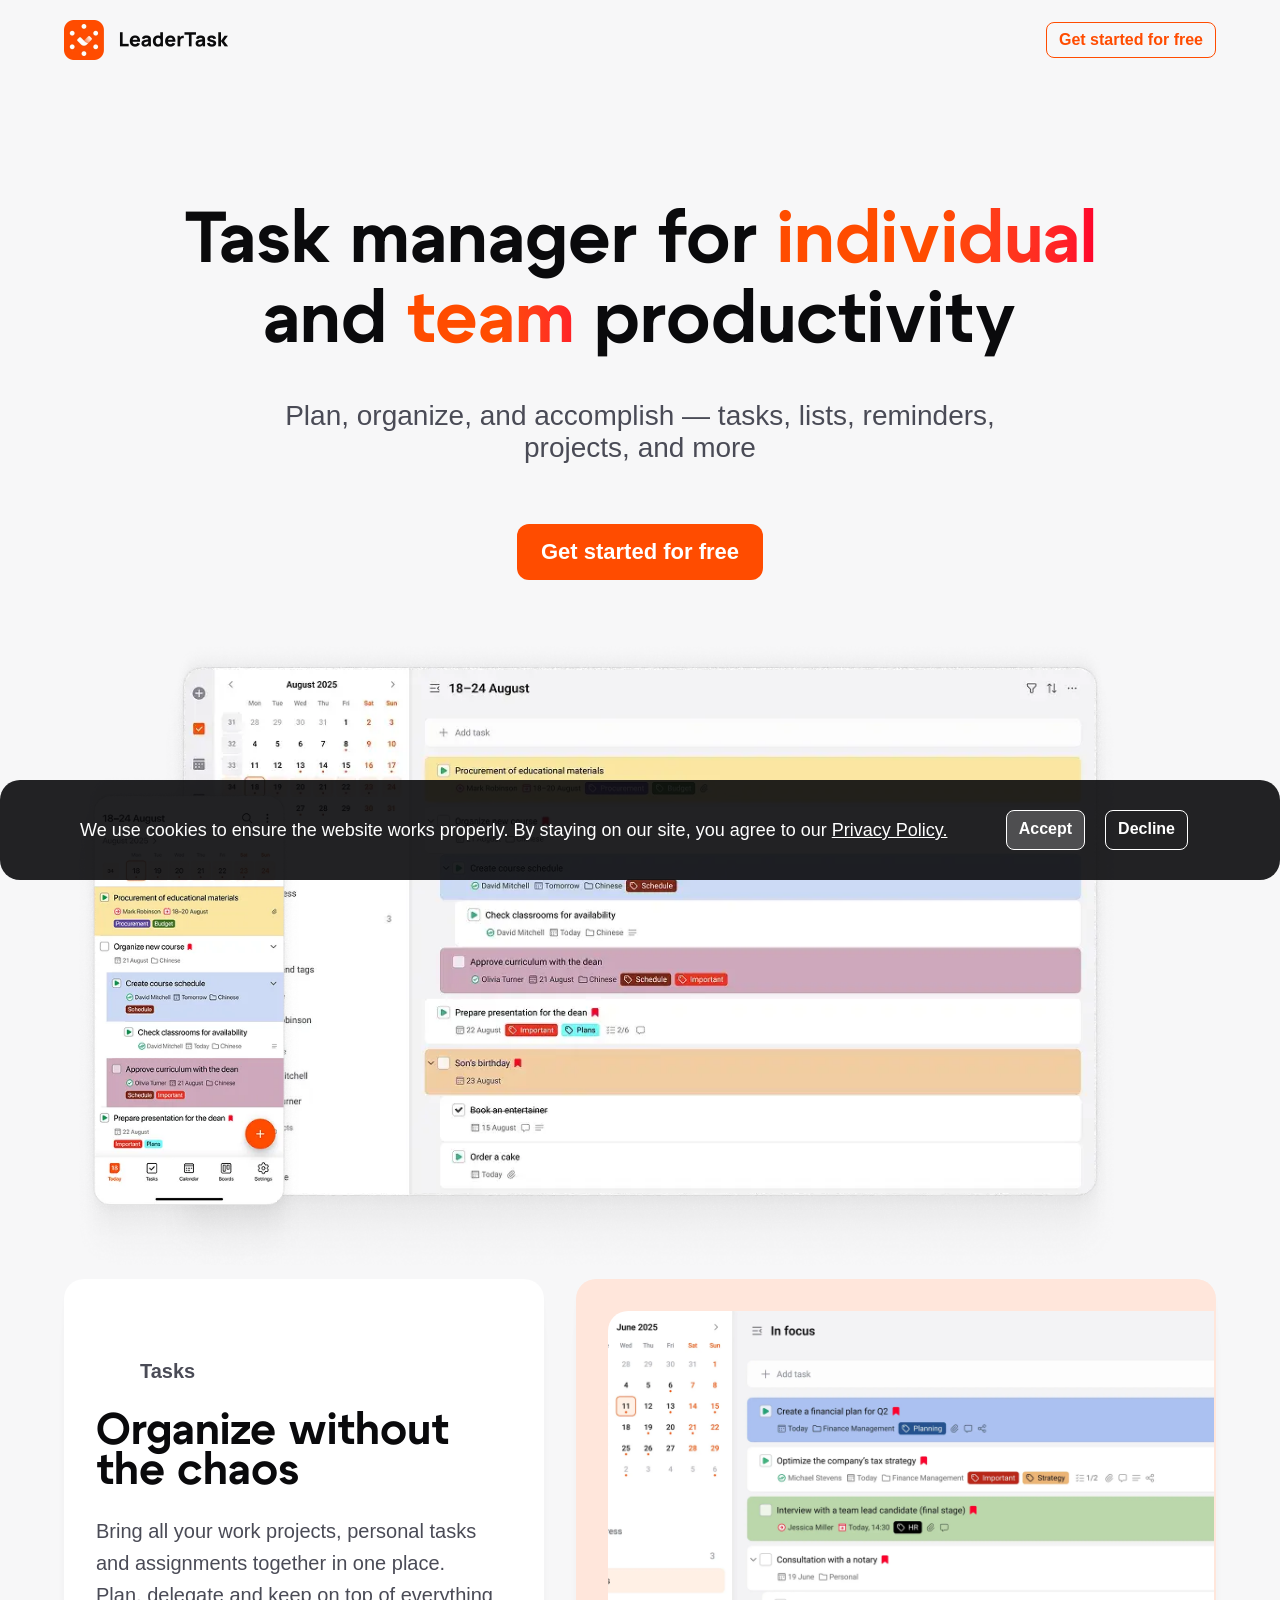
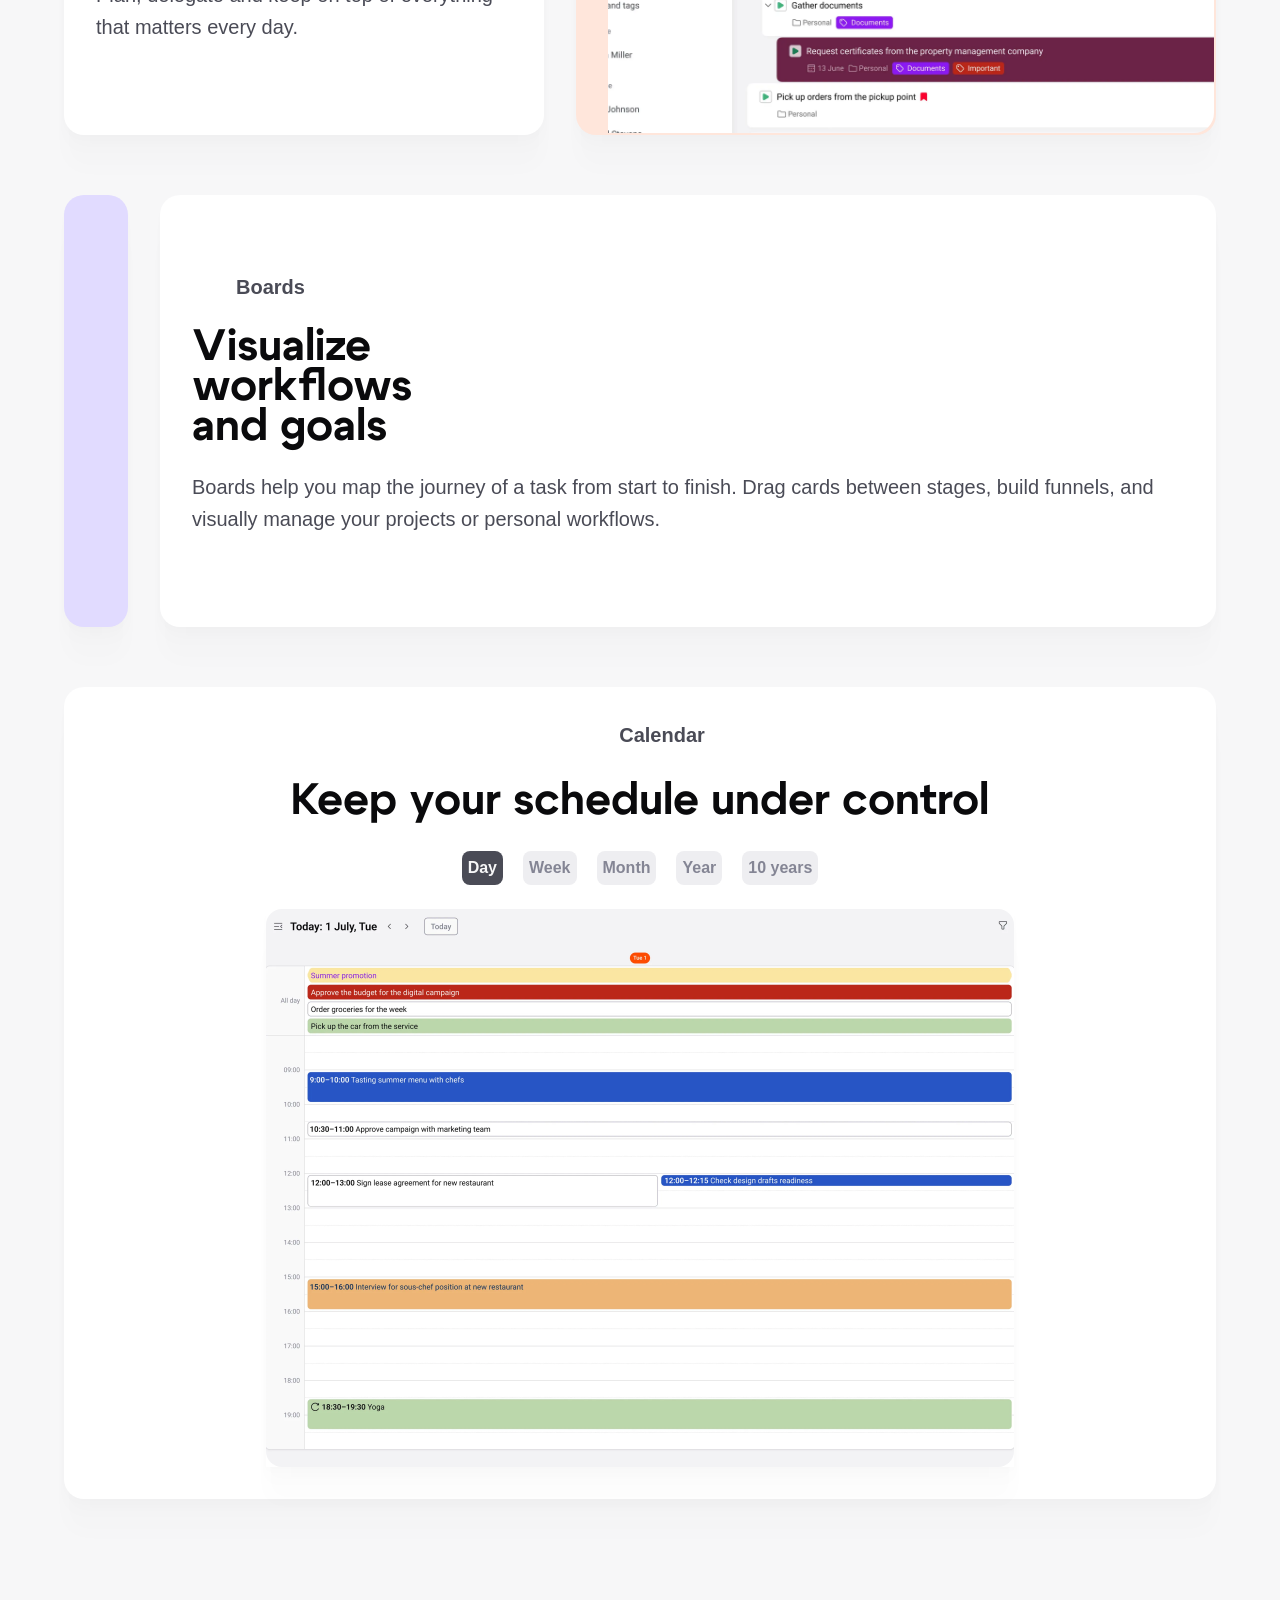
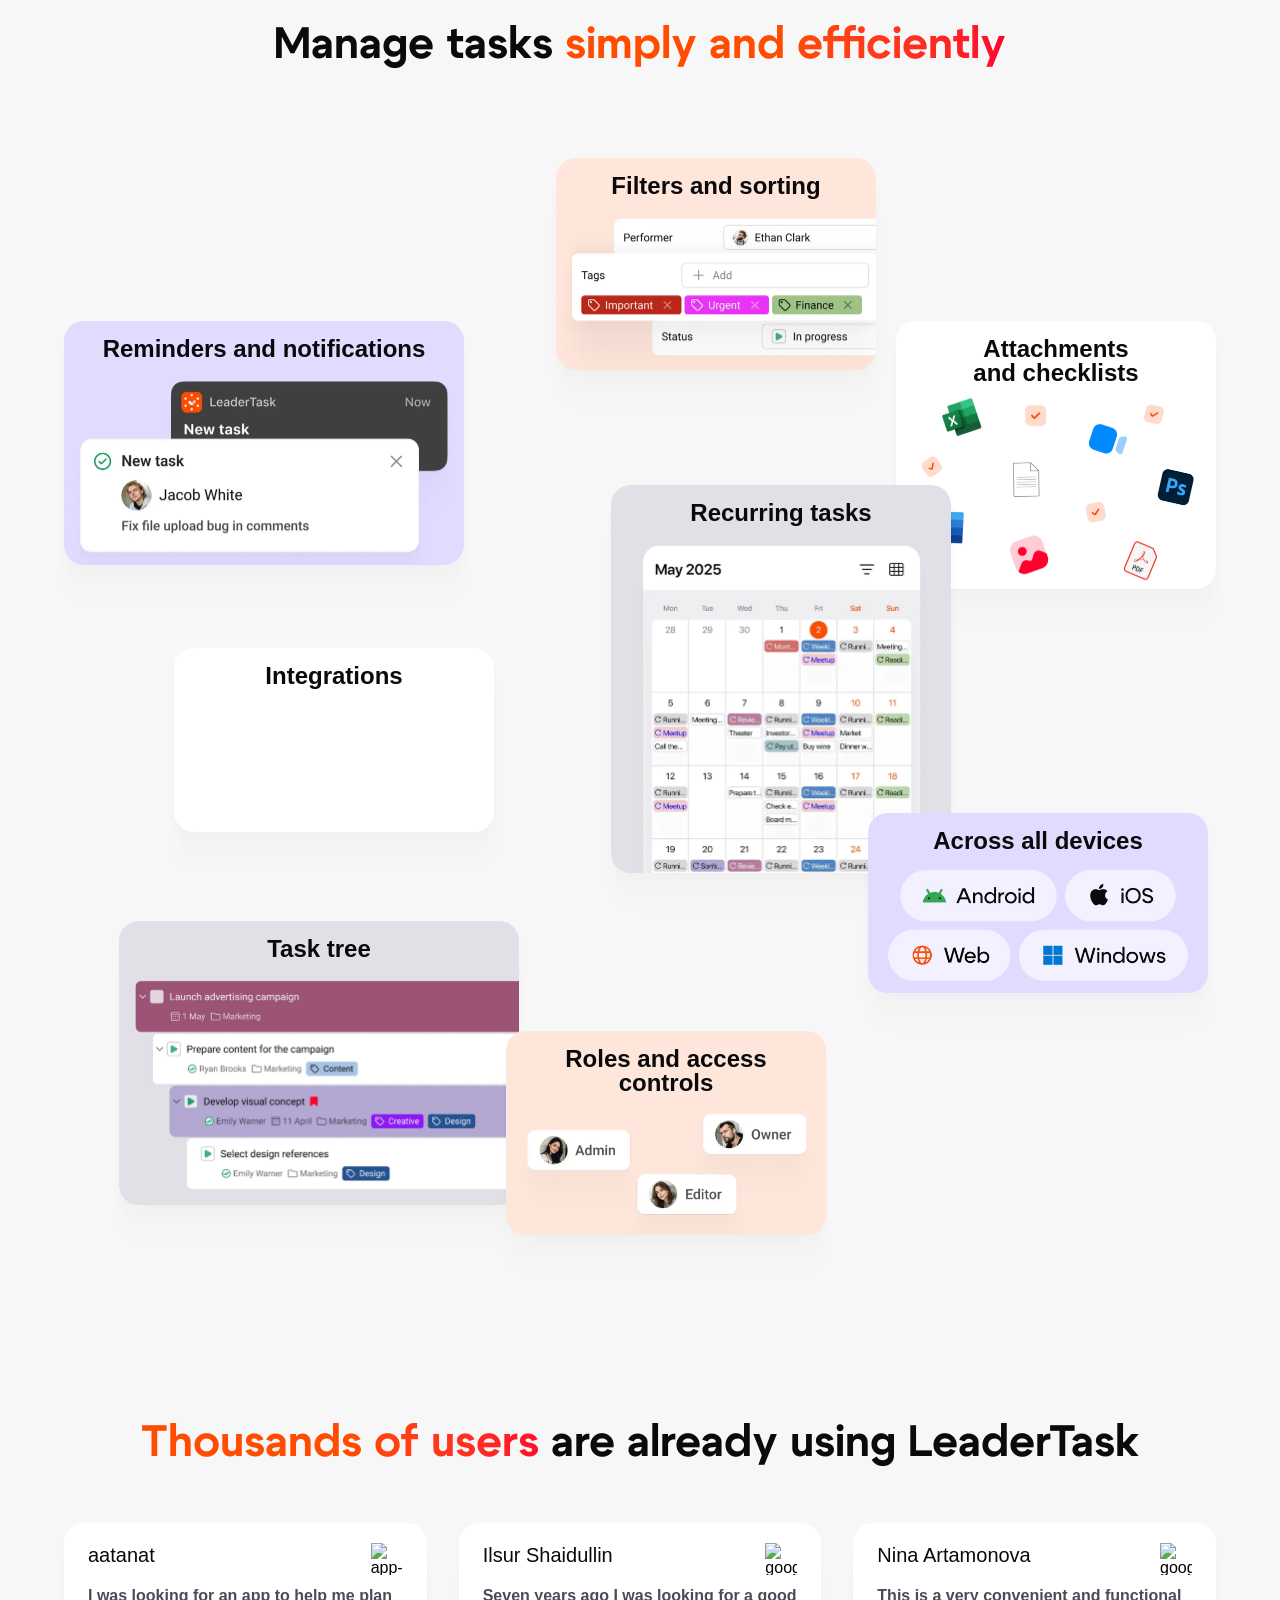
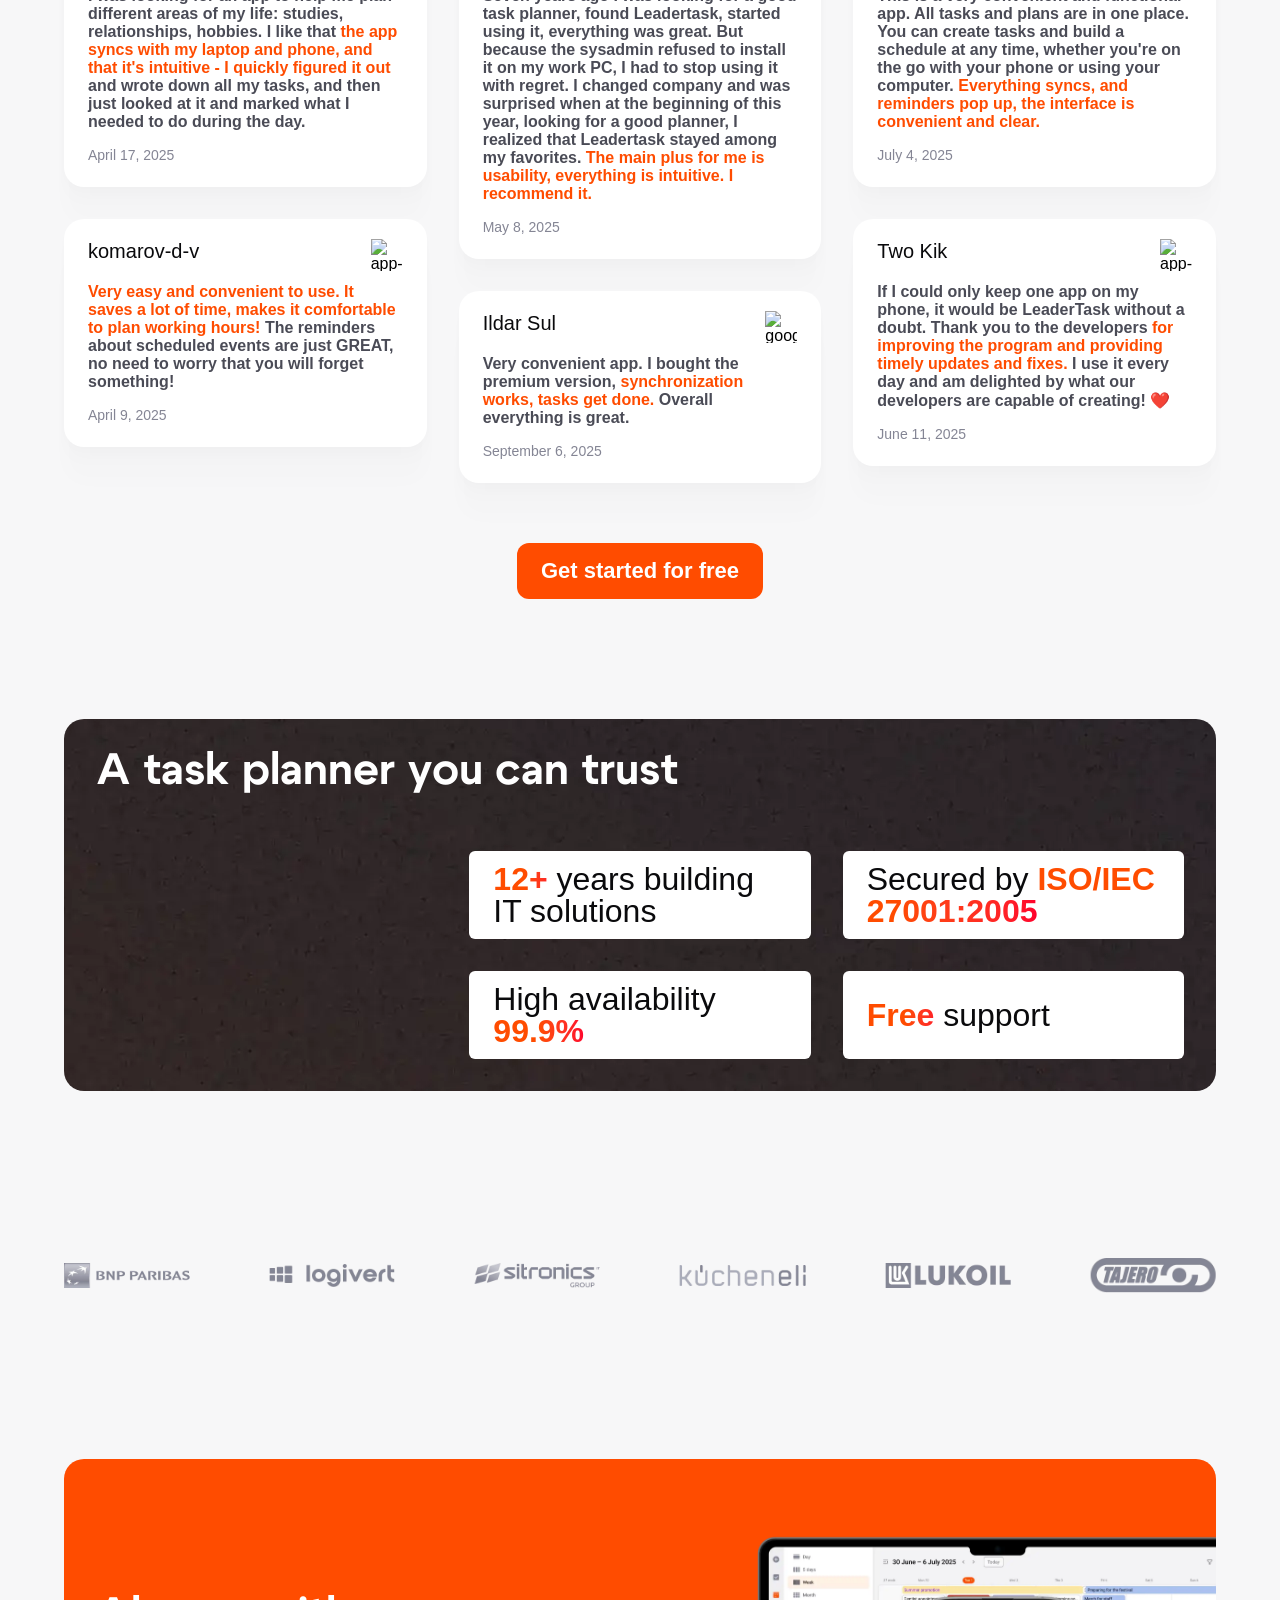
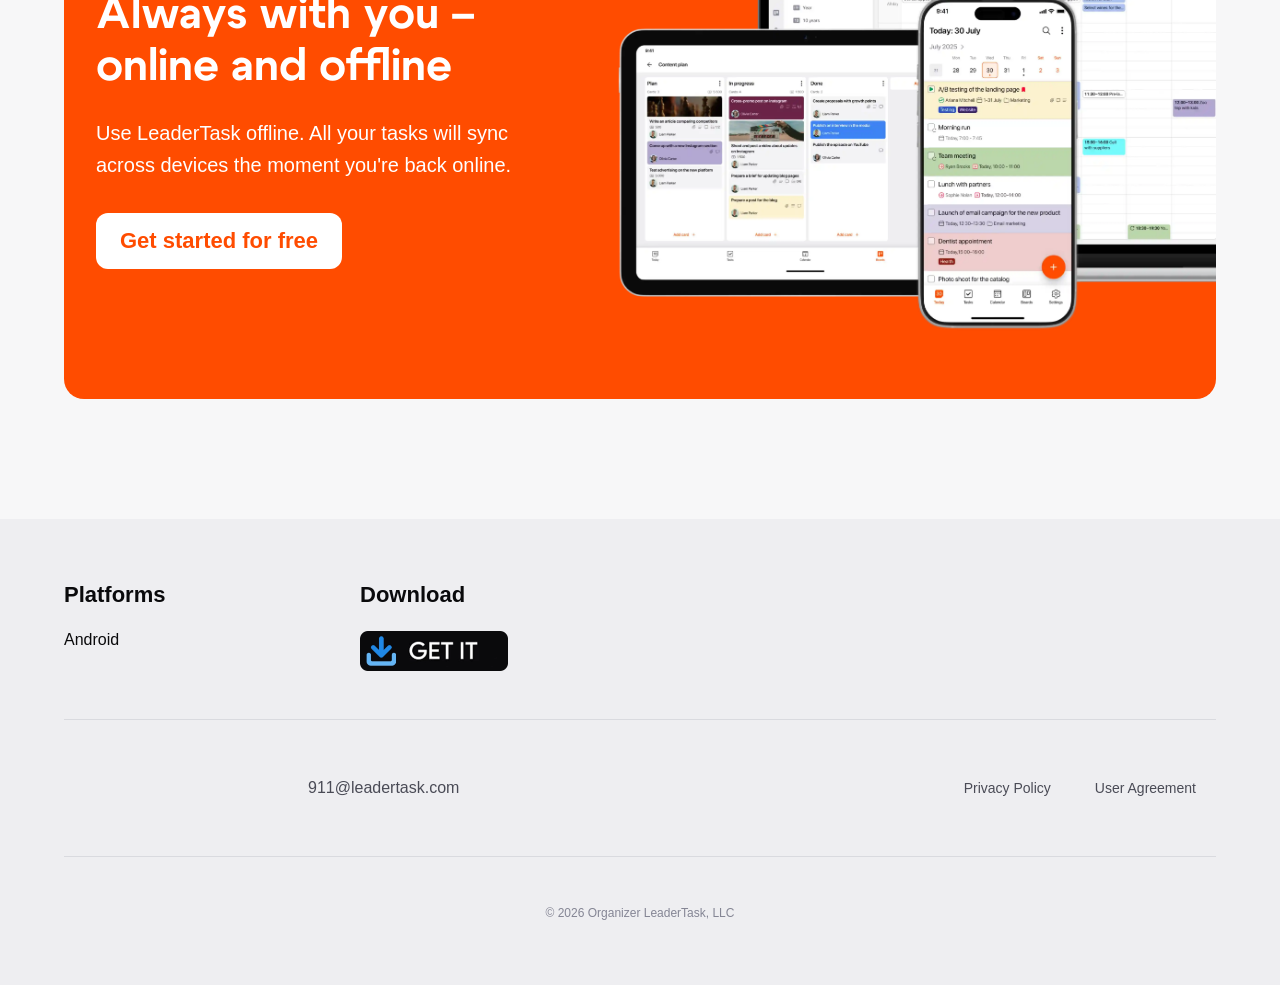
==== commit 3ee20ac6: "index.html" ====
--- a/index.html
+++ b/index.html
@@ -18,24 +18,24 @@
     />
     <meta property="og:url" content="https://www.leadertask.com/" />
     <meta property="og:site_name" content="LeaderTask" />
-    <link rel="icon" type="image/svg+xml" href="/favicon.svg" />
+    <link rel="icon" type="image/svg+xml" href="favicon.svg" />
     <link
       rel="preload"
-      href="/fonts/Cygre-Regular.woff2"
+      href="fonts/Cygre-Regular.woff2"
       as="font"
       type="font/woff2"
       crossorigin="anonymous"
     />
     <link
       rel="preload"
-      href="/fonts/Cygre-SemiBold.woff2"
+      href="fonts/Cygre-SemiBold.woff2"
       as="font"
       type="font/woff2"
       crossorigin="anonymous"
     />
     <link
       rel="preload"
-      href="/fonts/Cygre-Bold.woff2"
+      href="fonts/Cygre-Bold.woff2"
       as="font"
       type="font/woff2"
       crossorigin="anonymous"
@@ -43,8 +43,8 @@
     <link rel="canonical" href="https://www.leadertask.com/" />
     <meta name="generator" content="Astro v5.15.0" />
     <title>LeaderTask is a To-Do List and Your Task Management App</title>
-    <link rel="preload" href="/accelerator-2.CysF0fUI.css" as="style" />
-    <link rel="stylesheet" href="/accelerator-2.CysF0fUI.css" />
+    <link rel="preload" href="accelerator-2.CysF0fUI.css" as="style" />
+    <link rel="stylesheet" href="accelerator-2.CysF0fUI.css" />
     <style>
       :root {
         --swiper-theme-color: #007aff;
@@ -375,12 +375,12 @@
         class="px-2.5 h-13 lg:h-auto relative z-10 py-2 lg:py-5 bg-gray lg:px-16 mx-auto xl:container flex justify-between items-center"
       >
         <a
-          href="/"
+          href=""
           class="flex items-center gap-4"
           aria-label="LeaderTask - перейти на главную страницу"
         >
           <img
-            src="/photo/logo-full.webp"
+            src="photo/logo-full.webp"
             alt="logo"
             loading="lazy"
             decoding="async"
@@ -408,7 +408,7 @@
         >
           <a
             id="app-button-rlt8g4gd2"
-            href="/features"
+            href="features"
             class="app-button transition-colors cursor-pointer duration-200 relative overflow-hidden bg-transparent hover:bg-gray-light text-primary px-3 py-2 active:bg-gray-light px-3 py-2 rounded-2 no-underline !text-[#0A0A0C] w-max"
             data-click-effect="false"
             data-astro-cid-c6ht4qe3="true"
@@ -416,7 +416,7 @@
           </a>
           <a
             id="app-button-n2si7z20t"
-            href="/pricing"
+            href="pricing"
             class="app-button transition-colors cursor-pointer duration-200 relative overflow-hidden bg-transparent hover:bg-gray-light text-primary px-3 py-2 active:bg-gray-light px-3 py-2 rounded-2 no-underline !text-[#0A0A0C] w-max"
             data-click-effect="false"
             data-astro-cid-c6ht4qe3="true"
@@ -439,7 +439,7 @@
               rel="noopener noreferrer"
             >
               <img
-                src="/photo/apple-logo.webp"
+                src="photo/apple-logo.webp"
                 alt="Apple"
                 class="w-5 h-5"
                 aria-hidden="true"
@@ -453,7 +453,7 @@
               rel="noopener noreferrer"
             >
               <img
-                src="/photo/play-logo.webp"
+                src="photo/play-logo.webp"
                 alt="Google Play"
                 class="w-5 h-5"
                 aria-hidden="true"
@@ -467,7 +467,7 @@
               rel="noopener noreferrer"
             >
               <img
-                src="/photo/rustore-logo.webp"
+                src="photo/rustore-logo.webp"
                 alt="Rustore"
                 class="w-5 h-5"
                 aria-hidden="true"
@@ -521,7 +521,7 @@
             </a>
             <div class="relative w-full hidden lg:block max-w-244">
               <img
-                src="/photo/desktop.webp"
+                src="photo/desktop.webp"
                 alt="Desktop"
                 fetchpriority="high"
                 loading="eager"
@@ -531,7 +531,7 @@
                 class="w-full h-full object-cover"
               />
               <img
-                src="/photo/mobile.webp"
+                src="photo/mobile.webp"
                 alt="Mobile"
                 fetchpriority="high"
                 loading="eager"
@@ -542,7 +542,7 @@
               />
             </div>
             <img
-              src="/photo/hero_mobile_img.webp"
+              src="photo/hero_mobile_img.webp"
               alt="hero img"
               fetchpriority="high"
               loading="eager"
@@ -563,7 +563,7 @@
             >
               <div class="flex gap-3 items-center">
                 <svg class="w-5 h-5 lg:w-8 lg:h-8">
-                  <use href="/photo/all-icons.svg#icon-checklist"></use>
+                  <use href="photo/all-icons.svg#icon-checklist"></use>
                 </svg>
                 <p
                   class="text-[14px] lg:text-[20px] lg:leading-6 font-bold text-secondary"
@@ -588,7 +588,7 @@
               class="bg-orange-light hidden lg:block overflow-hidden shadow-card rounded-5 pr-0.5 pb-0.5 pt-8 pl-8"
             >
               <img
-                src="/photo/in-focus.webp"
+                src="photo/in-focus.webp"
                 alt="In Focus"
                 loading="lazy"
                 decoding="async"
@@ -599,7 +599,7 @@
               />
             </div>
             <img
-              src="/photo/organize_task.webp"
+              src="photo/organize_task.webp"
               alt="organize task"
               loading="lazy"
               sizes="100vw"
@@ -617,7 +617,7 @@
               class="bg-purple-light hidden lg:block shadow-card rounded-5 p-8"
             >
               <img
-                src="/photo/plans.webp"
+                src="photo/plans.webp"
                 alt="Plans"
                 loading="lazy"
                 decoding="async"
@@ -632,7 +632,7 @@
             >
               <div class="flex gap-3 items-center">
                 <svg class="w-5 h-5 lg:w-8 lg:h-8">
-                  <use href="/photo/all-icons.svg#icon-trello"></use>
+                  <use href="photo/all-icons.svg#icon-trello"></use>
                 </svg>
                 <p
                   class="text-[14px] lg:text-[20px] lg:leading-6 font-bold text-secondary"
@@ -655,7 +655,7 @@
               </p>
             </div>
             <img
-              src="/photo/organize_trello.webp"
+              src="photo/organize_trello.webp"
               alt="organize trello"
               loading="lazy"
               sizes="100vw"
@@ -679,7 +679,7 @@
             >
               <svg class="w-5 h-5 lg:w-8 lg:h-8" data-astro-cid-sea2gklt>
                 <use
-                  href="/photo/all-icons.svg#icon-calendar"
+                  href="photo/all-icons.svg#icon-calendar"
                   data-astro-cid-sea2gklt
                 ></use>
               </svg>
@@ -752,7 +752,7 @@
               data-astro-cid-sea2gklt
             >
               <img
-                src="/photo/day.webp"
+                src="photo/day.webp"
                 alt="calendar Day"
                 data-tab-value="day"
                 data-astro-cid-sea2gklt="true"
@@ -764,7 +764,7 @@
                 class="absolute inset-0 hidden lg:block rounded-4 w-full h-full object-cover transition-opacity duration-300 calendar-image opacity-100"
               />
               <img
-                src="/photo/day_mobile.webp"
+                src="photo/day_mobile.webp"
                 alt="calendar Day"
                 data-tab-value="day"
                 loading="lazy"
@@ -777,7 +777,7 @@
                 class="absolute inset-0 block lg:hidden rounded-4 w-full h-full object-cover transition-opacity duration-300 calendar-image opacity-100"
               />
               <img
-                src="/photo/week.webp"
+                src="photo/week.webp"
                 alt="calendar Week"
                 data-tab-value="week"
                 data-astro-cid-sea2gklt="true"
@@ -789,7 +789,7 @@
                 class="absolute inset-0 hidden lg:block rounded-4 w-full h-full object-cover transition-opacity duration-300 calendar-image opacity-0"
               />
               <img
-                src="/photo/week_mobile.webp"
+                src="photo/week_mobile.webp"
                 alt="calendar Week"
                 data-tab-value="week"
                 loading="lazy"
@@ -802,7 +802,7 @@
                 class="absolute inset-0 block lg:hidden rounded-4 w-full h-full object-cover transition-opacity duration-300 calendar-image opacity-0"
               />
               <img
-                src="/photo/month.webp"
+                src="photo/month.webp"
                 alt="calendar Month"
                 data-tab-value="month"
                 data-astro-cid-sea2gklt="true"
@@ -814,7 +814,7 @@
                 class="absolute inset-0 hidden lg:block rounded-4 w-full h-full object-cover transition-opacity duration-300 calendar-image opacity-0"
               />
               <img
-                src="/photo/month_mobile.webp"
+                src="photo/month_mobile.webp"
                 alt="calendar Month"
                 data-tab-value="month"
                 loading="lazy"
@@ -827,7 +827,7 @@
                 class="absolute inset-0 block lg:hidden rounded-4 w-full h-full object-cover transition-opacity duration-300 calendar-image opacity-0"
               />
               <img
-                src="/photo/year.webp"
+                src="photo/year.webp"
                 alt="calendar Year"
                 data-tab-value="year"
                 data-astro-cid-sea2gklt="true"
@@ -839,7 +839,7 @@
                 class="absolute inset-0 hidden lg:block rounded-4 w-full h-full object-cover transition-opacity duration-300 calendar-image opacity-0"
               />
               <img
-                src="/photo/year_mobile.webp"
+                src="photo/year_mobile.webp"
                 alt="calendar Year"
                 data-tab-value="year"
                 loading="lazy"
@@ -852,7 +852,7 @@
                 class="absolute inset-0 block lg:hidden rounded-4 w-full h-full object-cover transition-opacity duration-300 calendar-image opacity-0"
               />
               <img
-                src="/photo/ten_years.webp"
+                src="photo/ten_years.webp"
                 alt="calendar 10 years"
                 data-tab-value="ten years"
                 data-astro-cid-sea2gklt="true"
@@ -864,7 +864,7 @@
                 class="absolute inset-0 hidden lg:block rounded-4 w-full h-full object-cover transition-opacity duration-300 calendar-image opacity-0"
               />
               <img
-                src="/photo/ten_years_mobile.webp"
+                src="photo/ten_years_mobile.webp"
                 alt="calendar 10 years"
                 data-tab-value="ten years"
                 loading="lazy"
@@ -905,7 +905,7 @@
               </div>
               <div class="w-full lg:h-42 lg:w-80 overflow-hidden">
                 <img
-                  src="/photo/filters-and-sorting.webp"
+                  src="photo/filters-and-sorting.webp"
                   alt="filters and sorting"
                   loading="lazy"
                   sizes="(max-width: 1024px) 100vw, 320px"
@@ -929,7 +929,7 @@
               </div>
               <div class="w-full lg:w-100 lg:h-50">
                 <img
-                  src="/photo/reminders.webp"
+                  src="photo/reminders.webp"
                   alt="reminders and notifications"
                   loading="lazy"
                   sizes="(max-width: 1024px) 100vw, 400px"
@@ -954,7 +954,7 @@
               </div>
               <div class="w-full lg:w-80 lg:h-50">
                 <img
-                  src="/photo/attachments.webp"
+                  src="photo/attachments.webp"
                   alt="attachments and checklists"
                   loading="lazy"
                   sizes="(max-width: 1024px) 100vw, 320px"
@@ -978,7 +978,7 @@
               </div>
               <div class="w-full lg:h-35 lg:w-80 overflow-hidden">
                 <img
-                  src="/photo/integrations.webp"
+                  src="photo/integrations.webp"
                   alt="integrations"
                   loading="lazy"
                   sizes="(max-width: 1024px) 100vw, 320px"
@@ -1002,7 +1002,7 @@
               </div>
               <div class="w-full lg:h-86 lg:w-85 overflow-hidden">
                 <img
-                  src="/photo/recurring.webp"
+                  src="photo/recurring.webp"
                   alt="recurring tasks"
                   loading="lazy"
                   sizes="(max-width: 1024px) 100vw, 340px"
@@ -1026,7 +1026,7 @@
               </div>
               <div class="w-full lg:h-60 lg:w-100 overflow-hidden">
                 <img
-                  src="/photo/task-tree.webp"
+                  src="photo/task-tree.webp"
                   alt="task tree"
                   loading="lazy"
                   decoding="async"
@@ -1049,7 +1049,7 @@
               </div>
               <div class="w-full lg:h-34 lg:w-85 overflow-hidden">
                 <img
-                  src="/photo/across.webp"
+                  src="photo/across.webp"
                   alt="across all devices"
                   loading="lazy"
                   decoding="async"
@@ -1073,7 +1073,7 @@
               </div>
               <div class="w-full lg:h-34 lg:w-80 overflow-hidden">
                 <img
-                  src="/photo/roles.webp"
+                  src="photo/roles.webp"
                   alt="across all devices"
                   loading="lazy"
                   decoding="async"
@@ -1106,7 +1106,7 @@
                     >aatanat</span
                   >
                   <img
-                    src="/photo/app-store_logo.webp"
+                    src="photo/app-store_logo.webp"
                     alt="app-store logo"
                     loading="lazy"
                     decoding="async"
@@ -1138,7 +1138,7 @@
                     >komarov-d-v</span
                   >
                   <img
-                    src="/photo/app-store_logo.webp"
+                    src="photo/app-store_logo.webp"
                     alt="app-store logo"
                     loading="lazy"
                     decoding="async"
@@ -1170,7 +1170,7 @@
                     >Ilsur Shaidullin</span
                   >
                   <img
-                    src="/photo/google-play_logo.webp"
+                    src="photo/google-play_logo.webp"
                     alt="google-play logo"
                     loading="lazy"
                     decoding="async"
@@ -1205,7 +1205,7 @@
                     >Ildar Sul</span
                   >
                   <img
-                    src="/photo/google-play_logo.webp"
+                    src="photo/google-play_logo.webp"
                     alt="google-play logo"
                     loading="lazy"
                     decoding="async"
@@ -1236,7 +1236,7 @@
                     >Nina Artamonova</span
                   >
                   <img
-                    src="/photo/google-play_logo.webp"
+                    src="photo/google-play_logo.webp"
                     alt="google-play logo"
                     loading="lazy"
                     decoding="async"
@@ -1268,7 +1268,7 @@
                     >Two Kik</span
                   >
                   <img
-                    src="/photo/app-store_logo.webp"
+                    src="photo/app-store_logo.webp"
                     alt="app-store logo"
                     loading="lazy"
                     decoding="async"
@@ -1313,7 +1313,7 @@
                     >aatanat</span
                   >
                   <img
-                    src="/photo/app-store_logo.webp"
+                    src="photo/app-store_logo.webp"
                     alt="app-store logo"
                     data-astro-cid-pvxdty7h="true"
                     loading="lazy"
@@ -1354,7 +1354,7 @@
                     >komarov-d-v</span
                   >
                   <img
-                    src="/photo/app-store_logo.webp"
+                    src="photo/app-store_logo.webp"
                     alt="app-store logo"
                     data-astro-cid-pvxdty7h="true"
                     loading="lazy"
@@ -1393,7 +1393,7 @@
                     >Ilsur Shaidullin</span
                   >
                   <img
-                    src="/photo/google-play_logo.webp"
+                    src="photo/google-play_logo.webp"
                     alt="google-play logo"
                     data-astro-cid-pvxdty7h="true"
                     loading="lazy"
@@ -1437,7 +1437,7 @@
                     >Ildar Sul</span
                   >
                   <img
-                    src="/photo/google-play_logo.webp"
+                    src="photo/google-play_logo.webp"
                     alt="google-play logo"
                     data-astro-cid-pvxdty7h="true"
                     loading="lazy"
@@ -1475,7 +1475,7 @@
                     >Nina Artamonova</span
                   >
                   <img
-                    src="/photo/google-play_logo.webp"
+                    src="photo/google-play_logo.webp"
                     alt="google-play logo"
                     data-astro-cid-pvxdty7h="true"
                     loading="lazy"
@@ -1516,7 +1516,7 @@
                     >Two Kik</span
                   >
                   <img
-                    src="/photo/app-store_logo.webp"
+                    src="photo/app-store_logo.webp"
                     alt="app-store logo"
                     data-astro-cid-pvxdty7h="true"
                     loading="lazy"
@@ -1624,7 +1624,7 @@
               <div class="swiper-slide w-full h-full">
                 <div class="w-full h-full flex items-center">
                   <img
-                    src="/photo/albilad-bank.webp"
+                    src="photo/albilad-bank.webp"
                     alt="albilad-bank"
                     loading="lazy"
                     decoding="async"
@@ -1638,7 +1638,7 @@
               <div class="swiper-slide w-full h-full">
                 <div class="w-full h-full flex items-center">
                   <img
-                    src="/photo/bnp-paribas.webp"
+                    src="photo/bnp-paribas.webp"
                     alt="bnp-paribas"
                     loading="lazy"
                     decoding="async"
@@ -1652,7 +1652,7 @@
               <div class="swiper-slide w-full h-full">
                 <div class="w-full h-full flex items-center">
                   <img
-                    src="/photo/logivert.webp"
+                    src="photo/logivert.webp"
                     alt="logivert"
                     loading="lazy"
                     decoding="async"
@@ -1666,7 +1666,7 @@
               <div class="swiper-slide w-full h-full">
                 <div class="w-full h-full flex items-center">
                   <img
-                    src="/photo/sitronics.webp"
+                    src="photo/sitronics.webp"
                     alt="sitronics"
                     loading="lazy"
                     decoding="async"
@@ -1680,7 +1680,7 @@
               <div class="swiper-slide w-full h-full">
                 <div class="w-full h-full flex items-center">
                   <img
-                    src="/photo/kucheneli.webp"
+                    src="photo/kucheneli.webp"
                     alt="kucheneli"
                     loading="lazy"
                     decoding="async"
@@ -1694,7 +1694,7 @@
               <div class="swiper-slide w-full h-full">
                 <div class="w-full h-full flex items-center">
                   <img
-                    src="/photo/lukoil.webp"
+                    src="photo/lukoil.webp"
                     alt="lukoil"
                     loading="lazy"
                     decoding="async"
@@ -1708,7 +1708,7 @@
               <div class="swiper-slide w-full h-full">
                 <div class="w-full h-full flex items-center">
                   <img
-                    src="/photo/tajero.webp"
+                    src="photo/tajero.webp"
                     alt="tajero"
                     loading="lazy"
                     decoding="async"
@@ -1722,7 +1722,7 @@
               <div class="swiper-slide w-full h-full">
                 <div class="w-full h-full flex items-center">
                   <img
-                    src="/photo/allieduniversal.webp"
+                    src="photo/allieduniversal.webp"
                     alt="allieduniversal"
                     loading="lazy"
                     decoding="async"
@@ -1736,7 +1736,7 @@
               <div class="swiper-slide w-full h-full">
                 <div class="w-full h-full flex items-center">
                   <img
-                    src="/photo/probitek.webp"
+                    src="photo/probitek.webp"
                     alt="probitek"
                     loading="lazy"
                     decoding="async"
@@ -1750,7 +1750,7 @@
               <div class="swiper-slide w-full h-full">
                 <div class="w-full h-full flex items-center">
                   <img
-                    src="/photo/9am.webp"
+                    src="photo/9am.webp"
                     alt="9am"
                     loading="lazy"
                     decoding="async"
@@ -1764,7 +1764,7 @@
               <div class="swiper-slide w-full h-full">
                 <div class="w-full h-full flex items-center">
                   <img
-                    src="/photo/faberlic.webp"
+                    src="photo/faberlic.webp"
                     alt="faberlic"
                     loading="lazy"
                     decoding="async"
@@ -1778,7 +1778,7 @@
               <div class="swiper-slide w-full h-full">
                 <div class="w-full h-full flex items-center">
                   <img
-                    src="/photo/icts.webp"
+                    src="photo/icts.webp"
                     alt="icts"
                     loading="lazy"
                     decoding="async"
@@ -1821,7 +1821,7 @@
               class="h-43.75 px-4 pb-6 lg:p-0 lg:h-135 w-full flex justify-center lg:justify-end"
             >
               <img
-                src="/photo/always-online.webp"
+                src="photo/always-online.webp"
                 alt="Always online"
                 loading="lazy"
                 decoding="async"
@@ -1831,7 +1831,7 @@
                 class="w-full max-w-188 h-full object-contain hidden lg:block"
               />
               <img
-                src="/photo/always_mobile.webp"
+                src="photo/always_mobile.webp"
                 alt="Always online"
                 loading="lazy"
                 decoding="async"
@@ -1882,14 +1882,14 @@
                   aria-label="Скачать LeaderTask из Google Play"
                 >
                   <img
-                    src="/photo/google-play_black.webp"
+                    src="photo/google-play_black.webp"
                     alt=""
                     class="w-full h-full group-hover:opacity-0 transition-all duration-200"
                     loading="lazy"
                     aria-hidden="true"
                   />
                   <img
-                    src="/photo/google-play_black.webp"
+                    src="photo/google-play_black.webp"
                     alt=""
                     class="w-full h-full opacity-0 group-hover:opacity-100 transition-all duration-200 absolute inset-0"
                     loading="lazy"
@@ -1908,12 +1908,12 @@
         <div class="flex flex-col gap-5 lg:flex-row justify-between">
           <div class="flex flex-col lg:flex-row items-center gap-5 lg:gap-12">
             <a
-              href="/"
+              href=""
               class="order-2 lg:order-0"
               aria-label="LeaderTask - перейти на главную страницу"
             >
               <svg class="w-32.5 lg:w-41 h-10" aria-hidden="true">
-                <use href="/photo/all-icons.svg#icon-logo"></use>
+                <use href="photo/all-icons.svg#icon-logo"></use>
               </svg>
             </a>
             <div class="opacity-20 lg:hidden order-1">
@@ -1931,7 +1931,7 @@
                 aria-label="Написать нам на email: 911@leadertask.com"
               >
                 <svg class="w-5 h-5" aria-hidden="true">
-                  <use href="/photo/all-icons.svg#icon-email"></use>
+                  <use href="photo/all-icons.svg#icon-email"></use>
                 </svg>
                 <span class="text-[14px] leading-5 lg:text-[16px] lg:leading-6"
                   >911@leadertask.com</span
@@ -1950,14 +1950,14 @@
                     aria-hidden="true"
                   >
                     <use
-                      href="/photo/all-icons.svg#icon-telegram-transparent"
+                      href="photo/all-icons.svg#icon-telegram-transparent"
                     ></use>
                   </svg>
                   <svg
                     class="w-full h-full absolute inset-0 opacity-0 group-hover:opacity-100 transition-all duration-200"
                     aria-hidden="true"
                   >
-                    <use href="/photo/all-icons.svg#icon-telegram"></use>
+                    <use href="photo/all-icons.svg#icon-telegram"></use>
                   </svg>
                 </a>
                 <a
@@ -1972,14 +1972,14 @@
                     aria-hidden="true"
                   >
                     <use
-                      href="/photo/all-icons.svg#icon-youtube-transparent"
+                      href="photo/all-icons.svg#icon-youtube-transparent"
                     ></use>
                   </svg>
                   <svg
                     class="w-full h-full absolute inset-0 opacity-0 group-hover:opacity-100 transition-all duration-200"
                     aria-hidden="true"
                   >
-                    <use href="/photo/all-icons.svg#icon-youtube"></use>
+                    <use href="photo/all-icons.svg#icon-youtube"></use>
                   </svg>
                 </a>
               </div>
@@ -1989,25 +1989,25 @@
             class="grid grid-cols-2 w-max mx-auto lg:mx-0 lg:w-auto lg:flex gap-4 lg:gap-6 items-center"
           >
             <a
-              href="/privacy-policy.html"
+              href="privacy-policy.html"
               class="flex text-[14px] font-medium hover:text-accent-orange transition-all duration-200 group leading-5 text-secondary"
             >
               <span>Privacy Policy</span>
               <svg
                 class="w-5 text-accent-orange transition-all duration-200 -translate-y-0.75 group-hover:-translate-y-1.25 h-5"
               >
-                <use href="/photo/all-icons.svg#icon-arrow-more"></use>
+                <use href="photo/all-icons.svg#icon-arrow-more"></use>
               </svg>
             </a>
             <a
-              href="/user-agreement.html"
+              href="user-agreement.html"
               class="flex text-[14px] font-medium hover:text-accent-orange transition-all duration-200 group leading-5 text-secondary"
             >
               <span>User Agreement</span>
               <svg
                 class="w-5 text-accent-orange transition-all duration-200 -translate-y-0.75 group-hover:-translate-y-1.25 h-5"
               >
-                <use href="/photo/all-icons.svg#icon-arrow-more"></use>
+                <use href="photo/all-icons.svg#icon-arrow-more"></use>
               </svg>
             </a>
           </div>
@@ -2032,13 +2032,13 @@
           class="flex flex-col md:flex-row items-start md:items-center md:justify-start gap-5"
         >
           <svg class="w-10 h-10 md:w-15 md:h-15" aria-hidden="true">
-            <use href="/photo/all-icons.svg#icon-cookie"></use>
+            <use href="photo/all-icons.svg#icon-cookie"></use>
           </svg>
           <p class="text-white text-[18px] font-medium leading-6 select-none">
             We use cookies to ensure the website works properly. By staying on
             our site, you agree to our
             <a
-              href="/privacy-policy"
+              href="privacy-policy"
               class="text-white underline text-[18px] font-medium leading-6"
               >Privacy Policy.
             </a>
@@ -2065,7 +2065,7 @@
             aria-label="Закрыть уведомление о cookies"
           >
             <svg class="w-6 h-6" aria-hidden="true">
-              <use href="/photo/all-icons.svg#icon-close"></use>
+              <use href="photo/all-icons.svg#icon-close"></use>
             </svg>
           </button>
         </div>
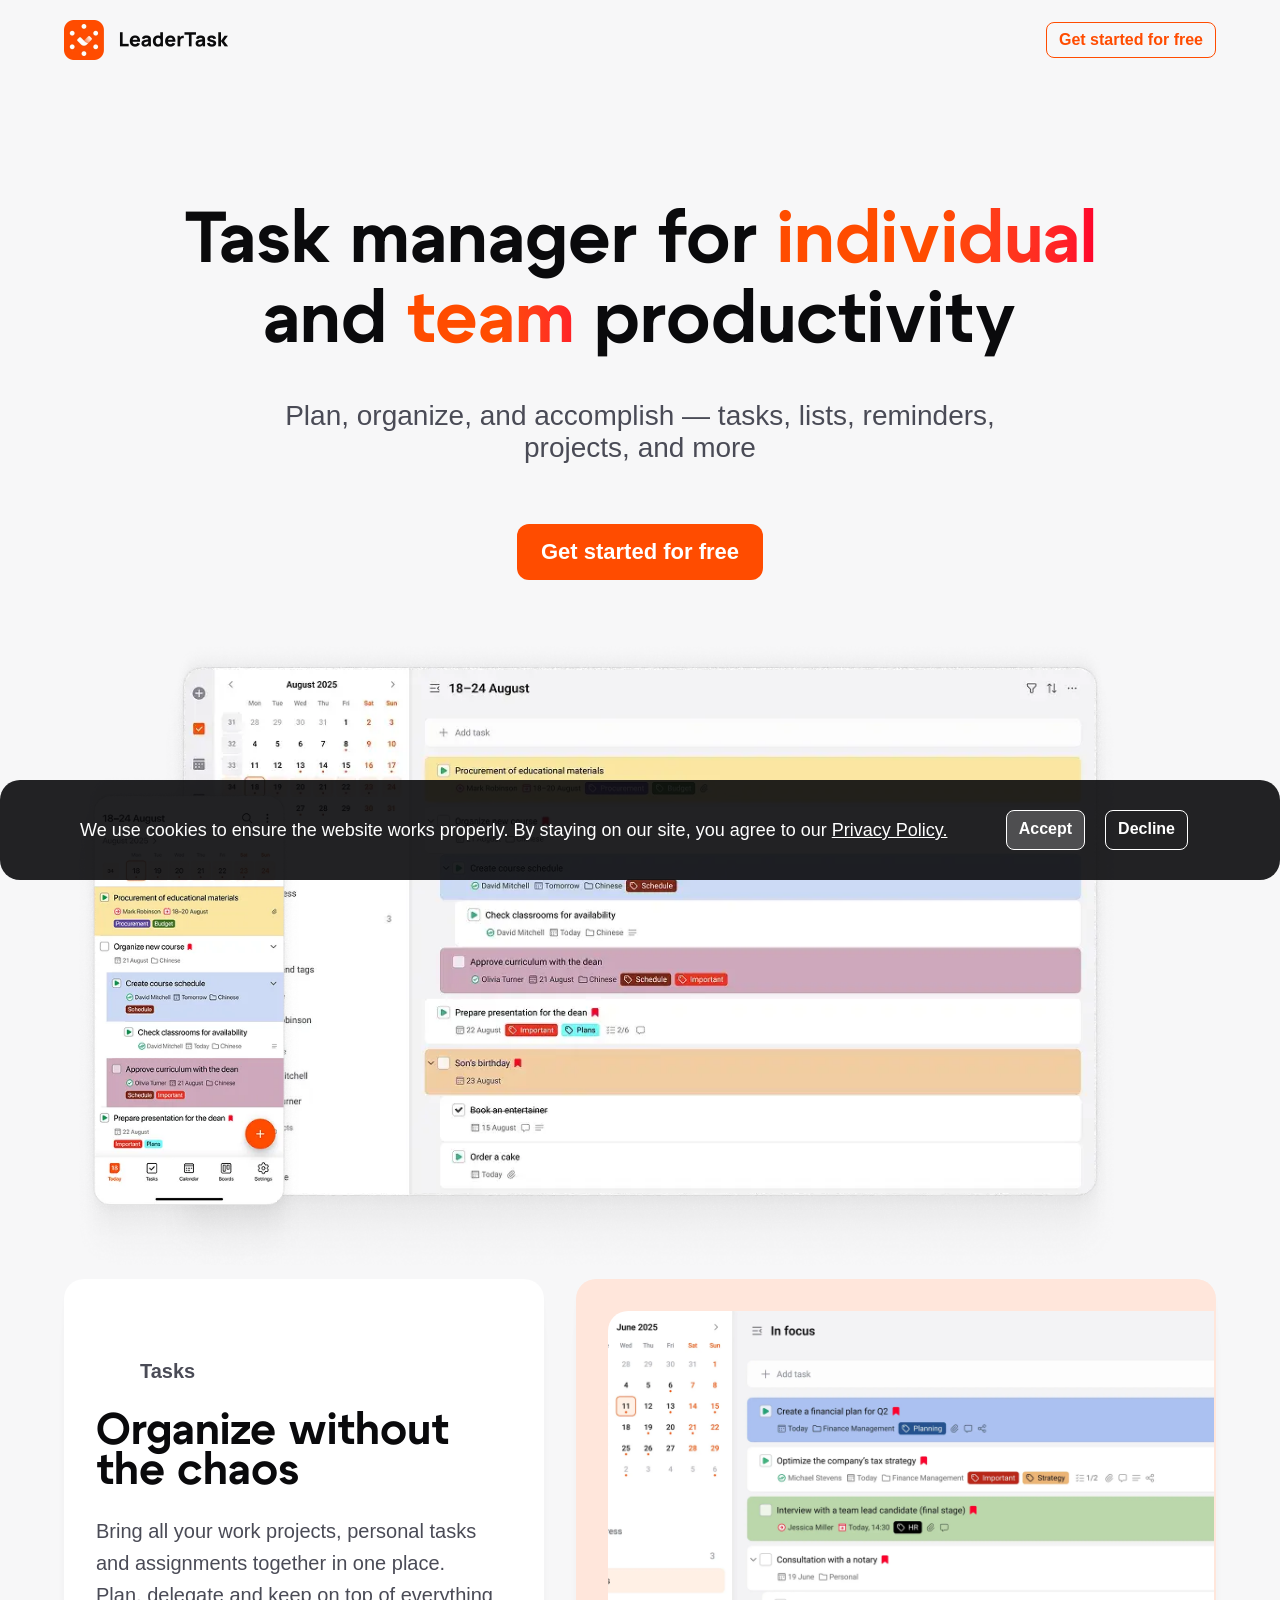
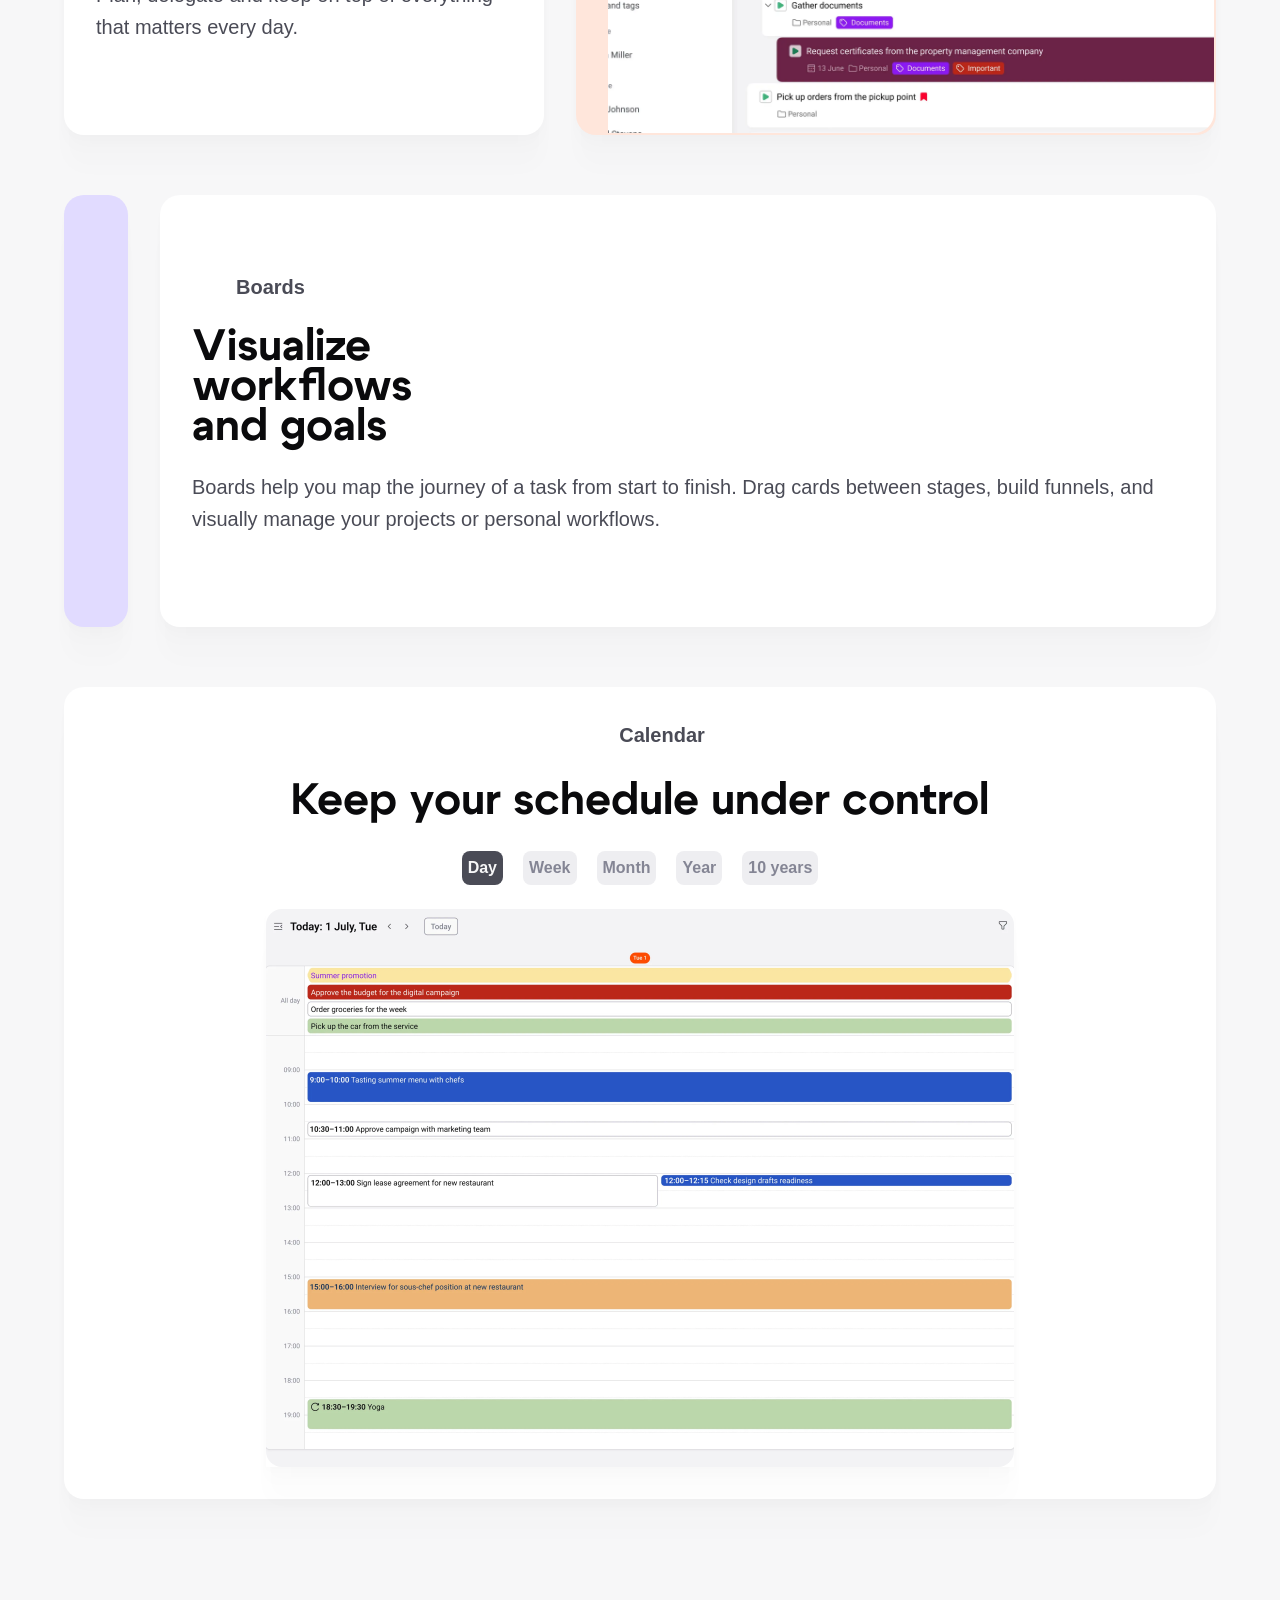
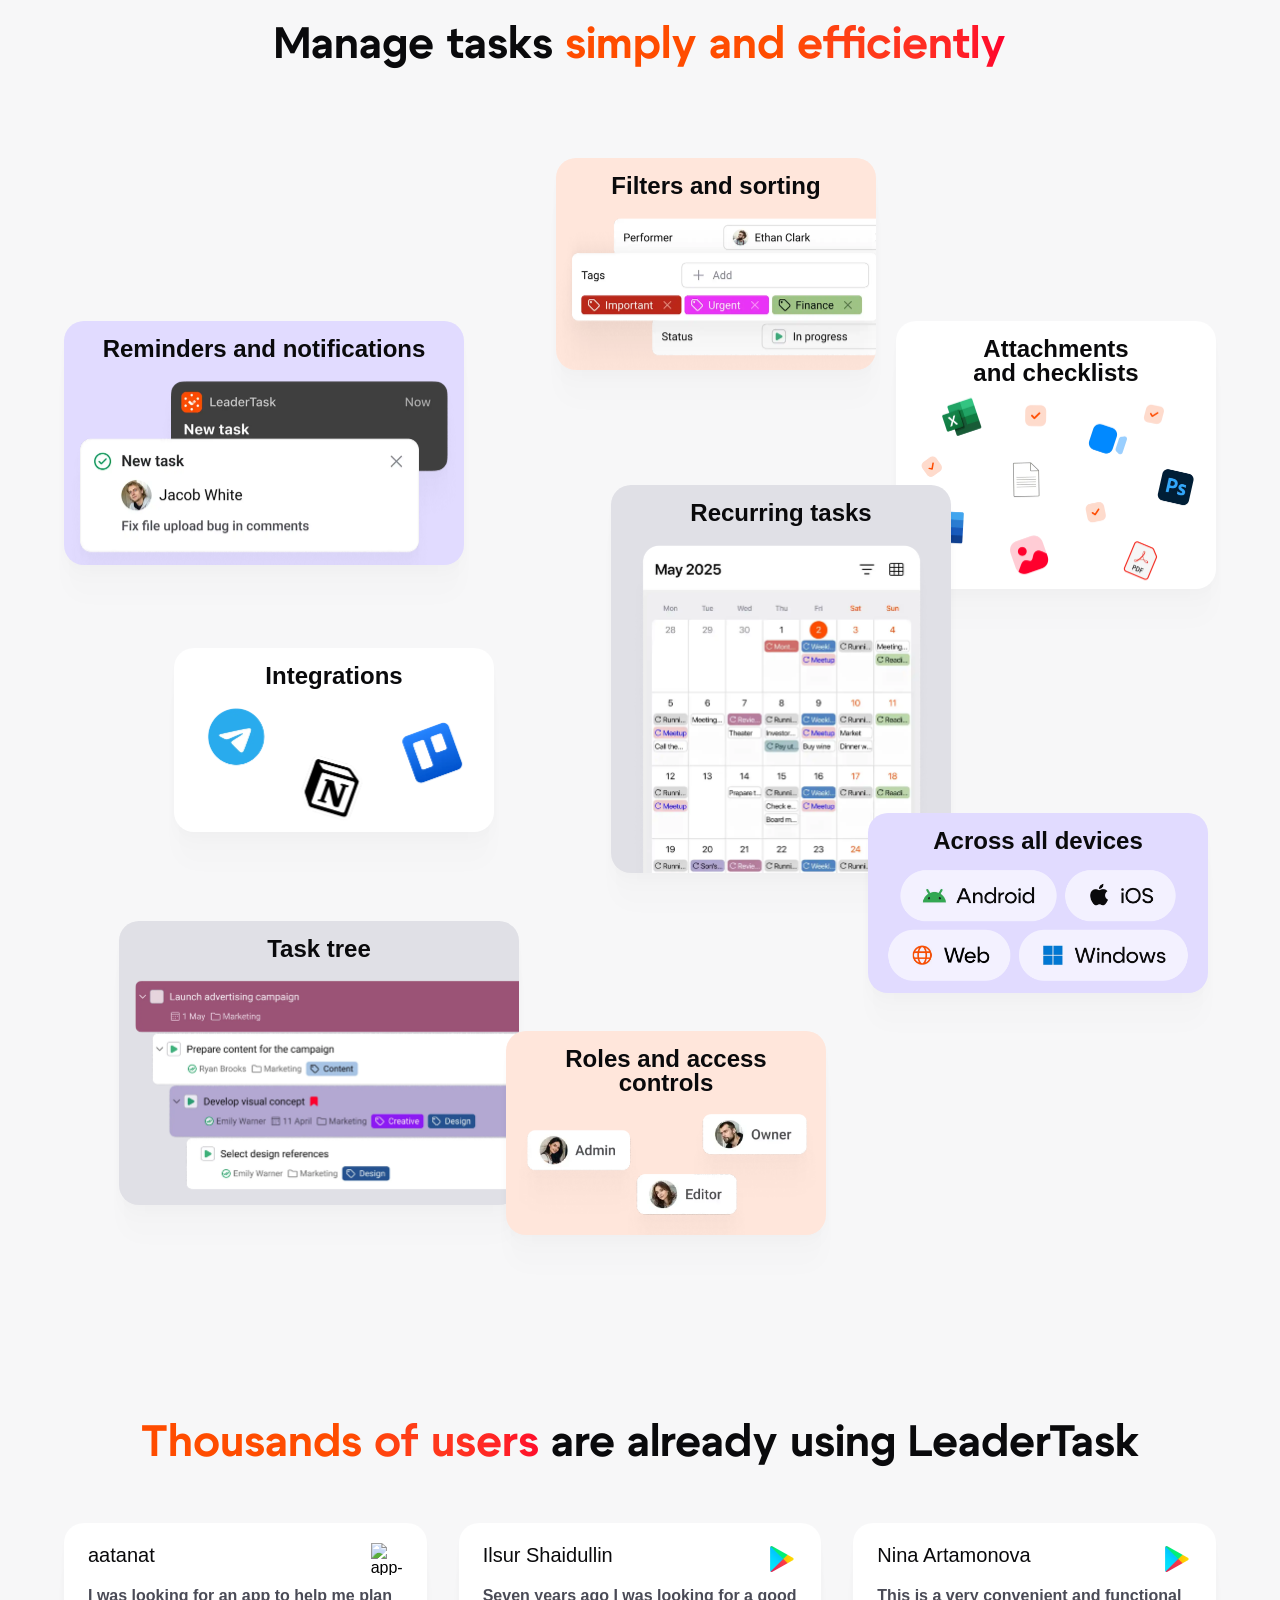
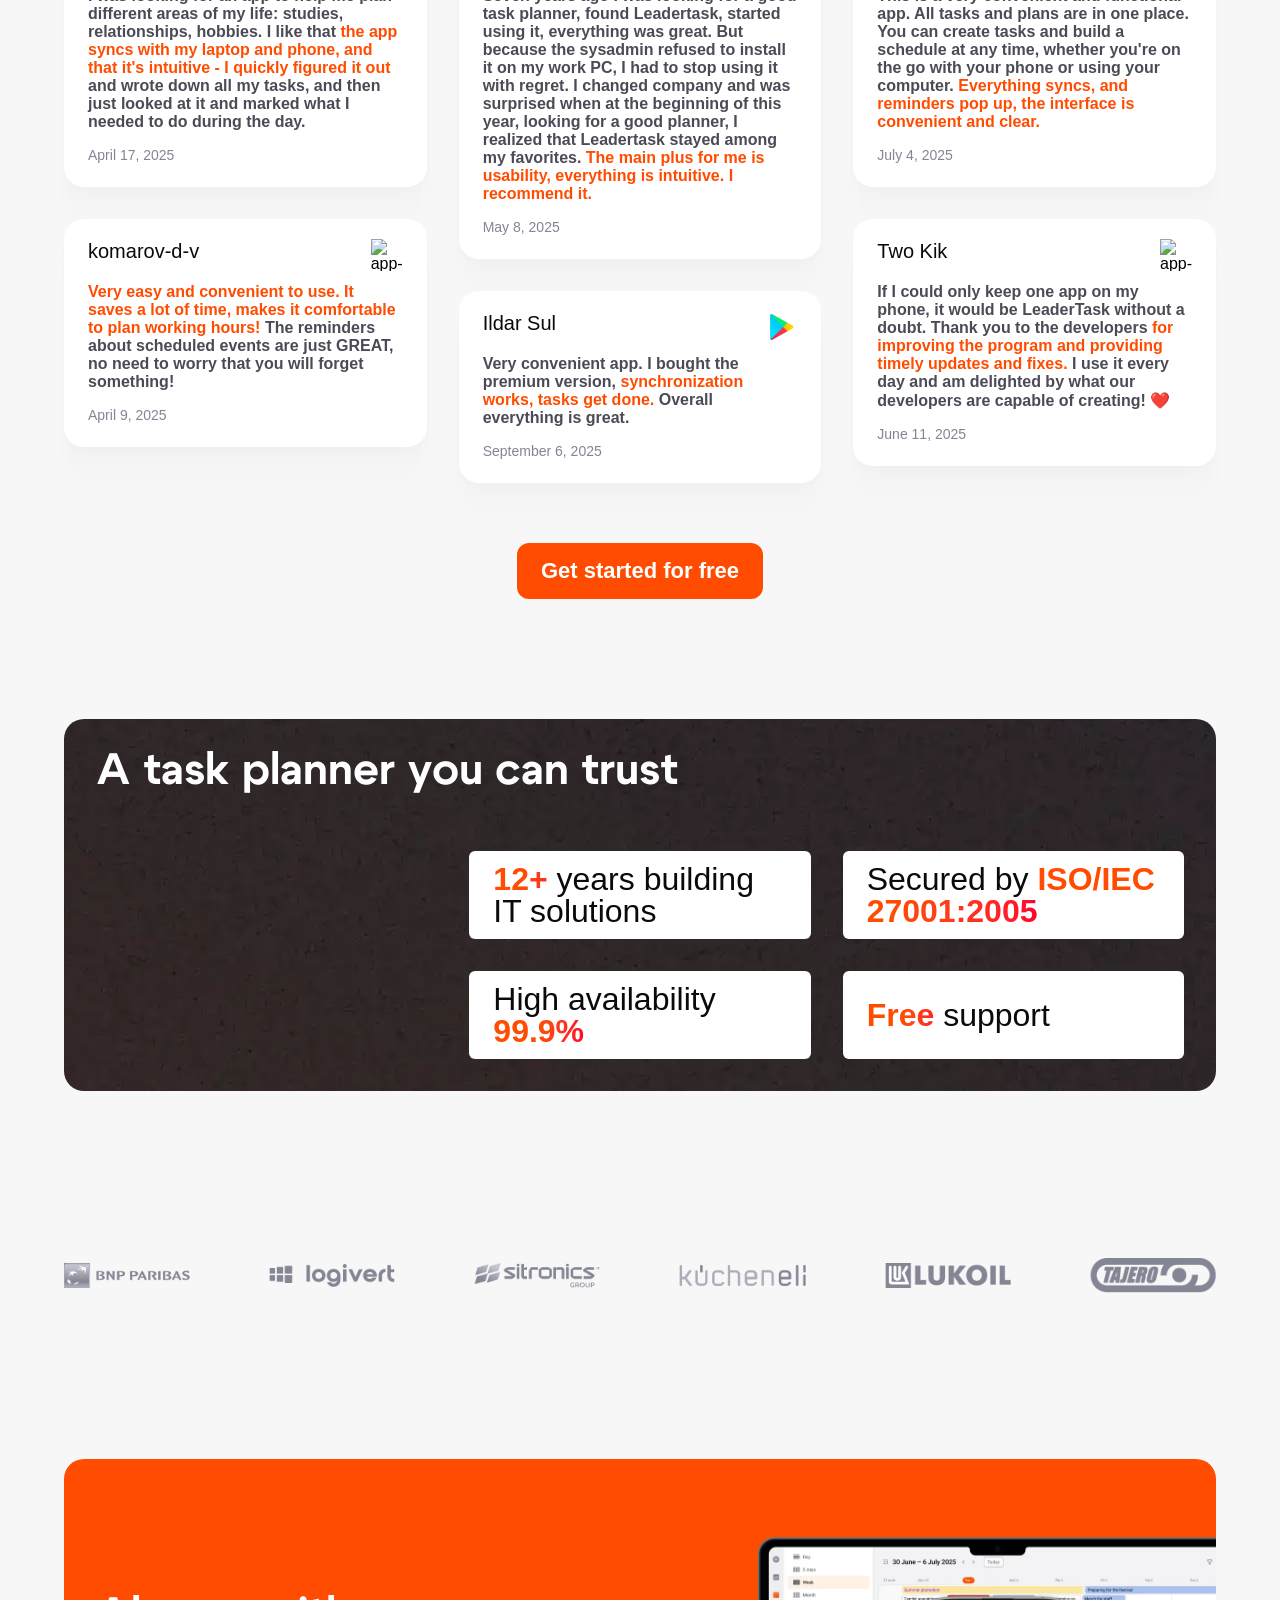
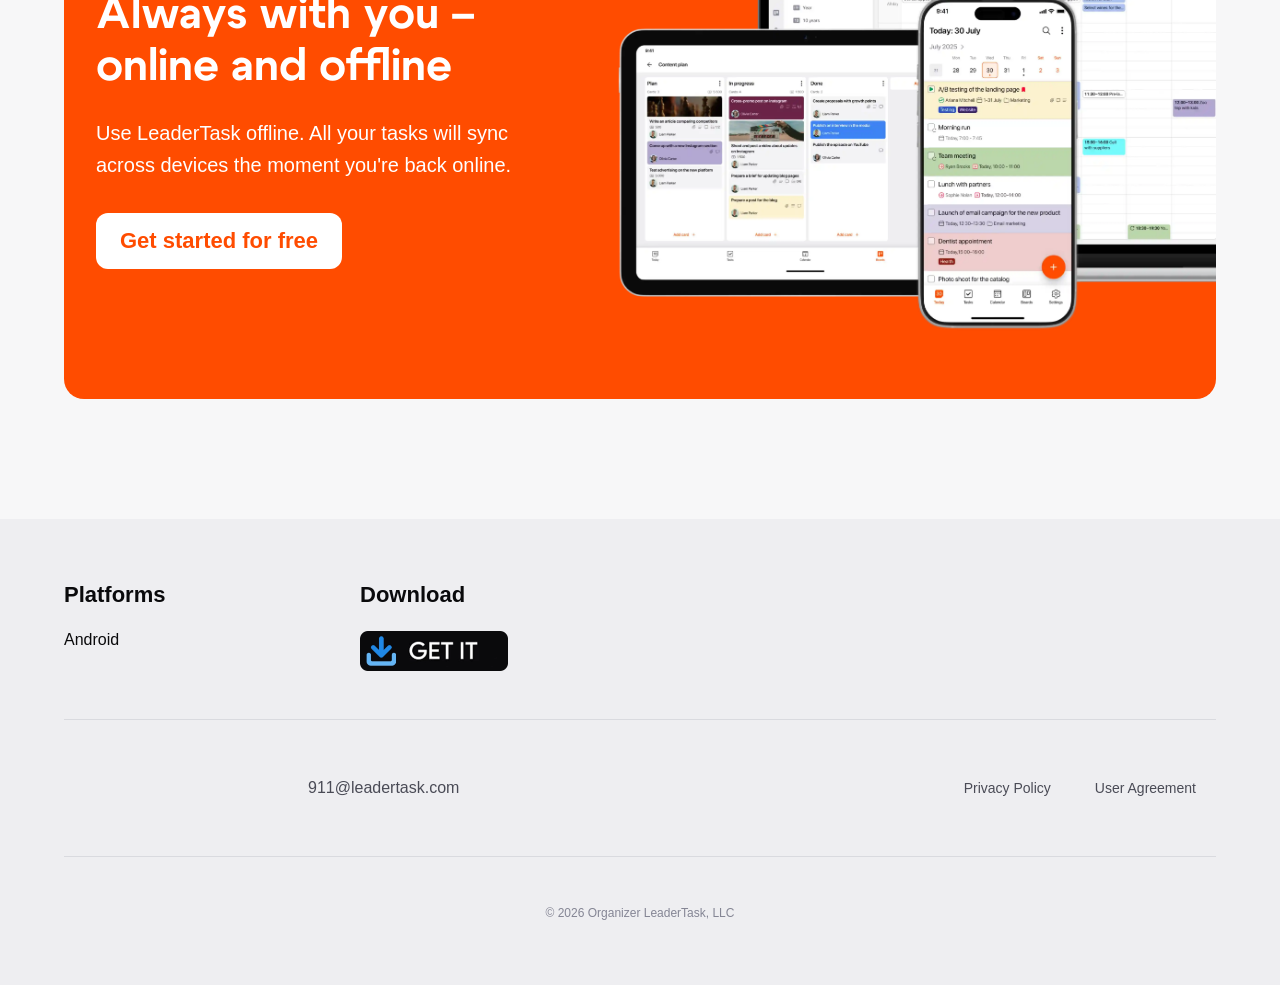
==== commit 4edb591b: "index.html" ====
--- a/index.html
+++ b/index.html
@@ -2038,7 +2038,7 @@
             We use cookies to ensure the website works properly. By staying on
             our site, you agree to our
             <a
-              href="privacy-policy"
+              href="privacy-policy.html"
               class="text-white underline text-[18px] font-medium leading-6"
               >Privacy Policy.
             </a>
